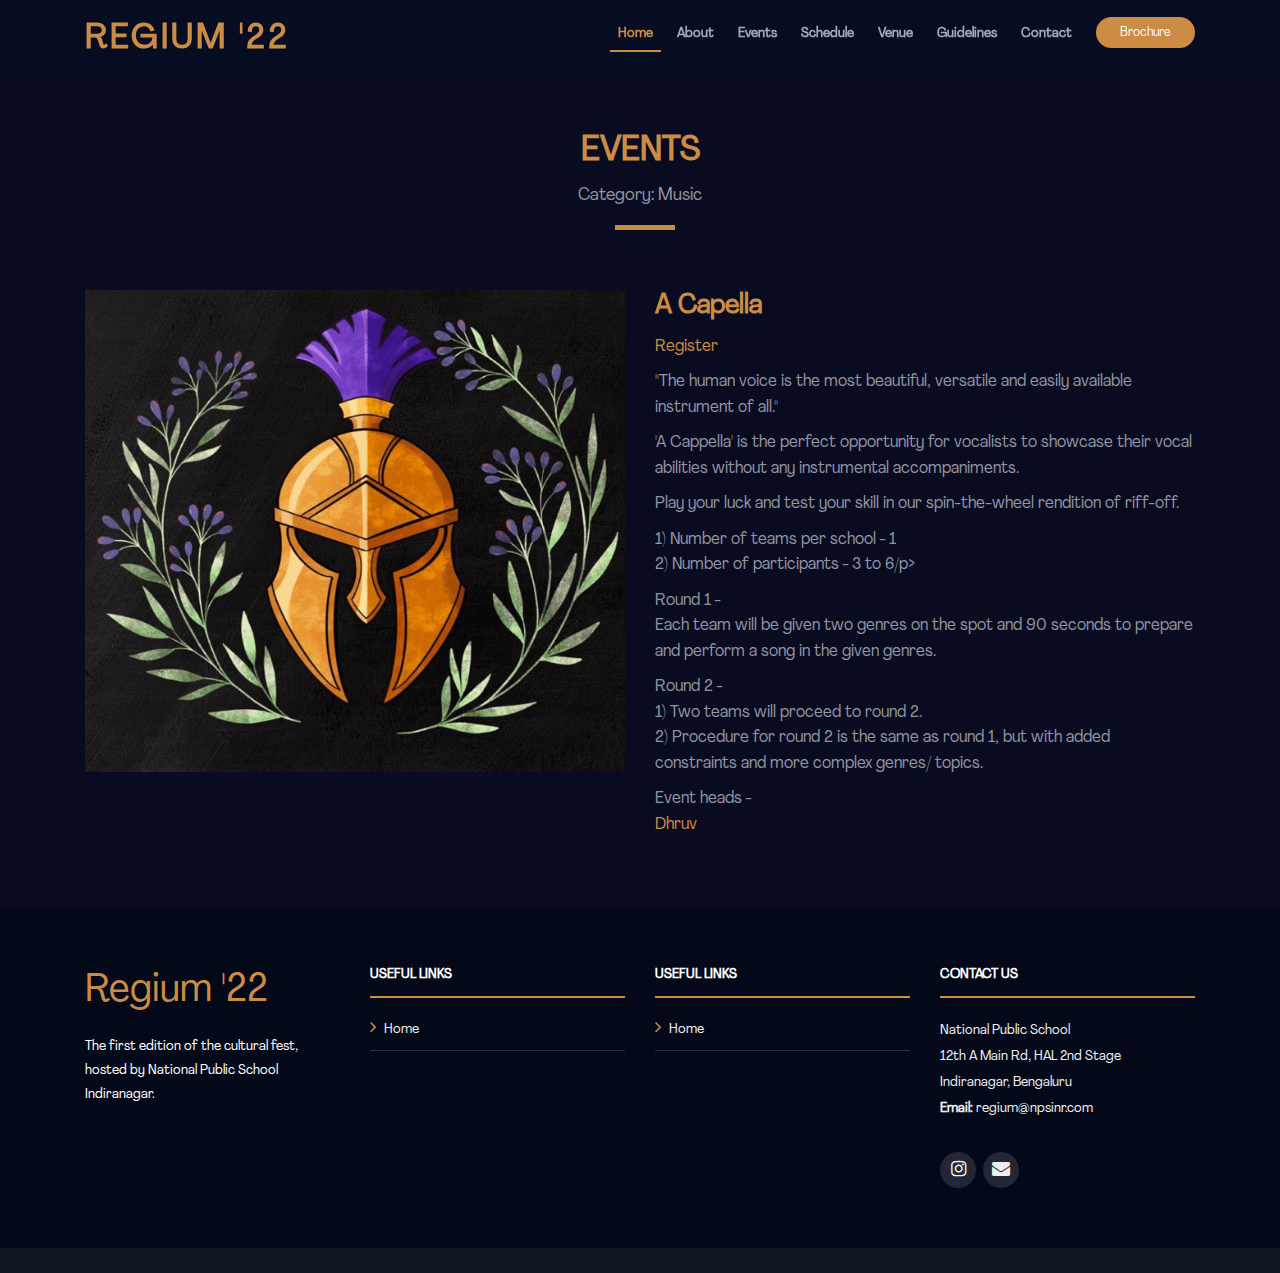
==== events/acapella.html @ 16b1fbdb "Create Regium Static Website" ====
<!DOCTYPE html>
<html lang="en">

<head>
    <meta charset="utf-8">
    <title>Regium '22</title>
    <meta content="width=device-width, initial-scale=1.0" name="viewport">
    <meta content="" name="keywords">
    <meta content="" name="description">

    <!-- Favicons -->
    <link href="../img/favicon.png" rel="icon">
    <link href="../img/apple-touch-icon.png" rel="apple-touch-icon">

    <!-- Bootstrap CSS File -->
    <link href="../lib/bootstrap/css/bootstrap.min.css" rel="stylesheet">

    <!-- Libraries CSS Files -->
    <link href="../lib/font-awesome/css/font-awesome.min.css" rel="stylesheet">
    <link href="../lib/animate/animate.min.css" rel="stylesheet">
    <link href="../lib/venobox/venobox.css" rel="stylesheet">
    <link href="../lib/owlcarousel/assets/owl.carousel.min.css" rel="stylesheet">

    <!-- Main Stylesheet File -->
    <link href="../css/style.css" rel="stylesheet">
</head>

<body>

<!--==========================
  Header
============================-->
<header id="header" class="header-fixed">
    <div class="container">

        <div id="logo" class="pull-left">
            <h1><a href="../index.html"><span>Regium '22</span></a></h1>
        </div>

        <nav id="nav-menu-container">
            <ul class="nav-menu">
                <li class="menu-active"><a href="../index.html#intro">Home</a></li>
                <li><a href="../index.html#about">About</a></li>
                <li><a href="../index.html#speakers">Events</a></li>
                <li><a href="../index.html#schedule">Schedule</a></li>
                <li><a href="../index.html#venue">Venue</a></li>
                <!-- <li><a href="#hotels">Hotels</a></li> -->
                <!--<li><a href="#gallery">Gallery</a></li>-->
                <li><a href="../index.html#faq">Guidelines</a></li>
                <!-- <li><a href="#sponsors">Sponsors</a></li> -->
                <li><a href="../index.html#contact">Contact</a></li>
                <li class="buy-tickets"><a href="../brochure/REGIUM%20'22%20Brochure.pdf">Brochure</a></li>
            </ul>
        </nav><!-- #nav-menu-container -->
    </div>
</header><!-- #header -->

<main id="main" class="main-page">
    <section id="speakers-details" class="wow fadeIn">
        <div class="container">
            <div class="section-header">
                <h2>Events</h2>
                <p>Category: Music</p>
            </div>

            <div class="row">
                <div class="col-md-6">
                    <img src="../img/events/test.png" alt="Speaker 1" class="img-fluid">
                </div>

                <div class="col-md-6">
                    <div class="details">
                        <h2>A Capella</h2>
                        <p><a href="https://forms.gle/KgXogVq4fPtQHr2A8">Register</a></p>
                        <p>"The human voice is the most beautiful, versatile and easily available instrument of all."
                        </p>
                        <p>'A Cappella' is the perfect opportunity for vocalists to showcase their vocal abilities
                            without any instrumental accompaniments.
                        </p>
                        <p>Play your luck and test your skill in our spin-the-wheel rendition of riff-off.</p>
                        <p>1) Number of teams per school - 1 <br>
                            2) Number of participants - 3 to 6/p>
                        <p>Round 1 - <br>Each team will be given two genres on the spot and 90 seconds to prepare and
                            perform a song in the given genres.
                        </p>
                        <p>Round 2 - <br>
                            1) Two teams will proceed to round 2. <br>
                            2) Procedure for round 2 is the same as round 1, but with added constraints and more complex
                            genres/ topics.</p>
                        <p>Event heads - <br> <a href="dhrv.pnt@gmail.com">Dhruv</a></p>
                    </div>
                </div>

            </div>
        </div>

    </section>

</main>


<!--==========================
  Footer
============================-->
<footer id="footer">
    <div class="footer-top">
        <div class="container">
            <div class="row">

                <div class="col-lg-3 col-md-6 footer-info">
                    <h1><a href="#main">Regium <span>'22</span></a></h1>
                    <!-- <img src="img/regium_logo.jpg" alt="Regium '22"> -->
                    <p>The first edition of the cultural fest, hosted by National Public School Indiranagar.</p>
                </div>


                <div class="col-lg-3 col-md-6 footer-links">
                    <h4>Useful Links</h4>
                    <ul>
                        <li><i class="fa fa-angle-right"></i> <a href="#">Home</a></li>
                        <!--
                        <li><i class="fa fa-angle-right"></i> <a href="#">About us</a></li>
                        <li><i class="fa fa-angle-right"></i> <a href="#">Services</a></li>
                        <li><i class="fa fa-angle-right"></i> <a href="#">Terms of service</a></li>
                        <li><i class="fa fa-angle-right"></i> <a href="#">Privacy policy</a></li>
                        -->
                    </ul>
                </div>

                <div class="col-lg-3 col-md-6 footer-links">
                    <h4>Useful Links</h4>
                    <ul>
                        <li><i class="fa fa-angle-right"></i> <a href="#">Home</a></li>
                        <!--
                        <li><i class="fa fa-angle-right"></i> <a href="#">About us</a></li>
                        <li><i class="fa fa-angle-right"></i> <a href="#">Services</a></li>
                        <li><i class="fa fa-angle-right"></i> <a href="#">Terms of service</a></li>
                        <li><i class="fa fa-angle-right"></i> <a href="#">Privacy policy</a></li>
                        -->
                    </ul>
                </div>

                <div class="col-lg-3 col-md-6 footer-contact">
                    <h4>Contact Us</h4>
                    <p>
                        National Public School<br>
                        12th A Main Rd, HAL 2nd Stage<br>
                        Indiranagar, Bengaluru<br>
                        <!--<strong>Phone:</strong> +1 5589 55488 55<br>-->
                        <strong>Email:</strong> regium@npsinr.com<br>
                    </p>

                    <div class="social-links">
                        <!--<a href="#" class="twitter"><i class="fa fa-twitter"></i></a>-->
                        <!--<a href="#" class="facebook"><i class="fa fa-facebook"></i></a>-->
                        <a href="https://www.instagram.com/regium_22/" class="instagram"><i class="fa fa-instagram"></i></a>
                        <a href="mailto:regium@npsinr.com" class="mail"><i class="fa fa-envelope"></i></a>
                        <!--<a href="#" class="google-plus"><i class="fa fa-google-plus"></i></a>-->
                        <!--<a href="#" class="linkedin"><i class="fa fa-linkedin"></i></a>-->
                    </div>

                </div>

            </div>
        </div>
    </div>

    <!--
    <div class="container">
        <div class="copyright">
            &copy; Copyright <strong>TheEvent</strong>. All Rights Reserved
        </div>
        <div class="credits">
            Designed by <a href="https://bootstrapmade.com/">BootstrapMade</a>
        </div>
    </div>
    -->
</footer><!-- #footer -->

<a href="#" class="back-to-top"><i class="fa fa-angle-up"></i></a>

<!-- JavaScript Libraries -->
<script src="../lib/jquery/jquery.min.js"></script>
<script src="../lib/jquery/jquery-migrate.min.js"></script>
<script src="../lib/bootstrap/js/bootstrap.bundle.min.js"></script>
<script src="../lib/easing/easing.min.js"></script>
<script src="../lib/superfish/hoverIntent.js"></script>
<script src="../lib/superfish/superfish.min.js"></script>
<script src="../lib/wow/wow.min.js"></script>
<script src="../lib/venobox/venobox.min.js"></script>
<script src="../lib/owlcarousel/owl.carousel.min.js"></script>

<!-- Contact Form JavaScript File -->
<script src="../contactform/contactform.js"></script>

<!-- Template Main Javascript File -->
<script src="../js/main.js"></script>
</body>

</html>
---- lib/venobox/venobox.css ----
/* ------ venobox.css --------*/
.vbox-overlay *, .vbox-overlay *:before, .vbox-overlay *:after{
    -webkit-backface-visibility: hidden;
    -webkit-box-sizing:border-box;
    -moz-box-sizing:border-box;
    box-sizing:border-box;
}
.vbox-overlay * { 
    -webkit-backface-visibility: visible;
    backface-visibility: visible;
}
.vbox-overlay{
    display: -webkit-flex;
    display: flex;
    -webkit-flex-direction: column;
    flex-direction: column;
    -webkit-justify-content: center;
    justify-content: center;
    -webkit-align-items: center;
    align-items: center;
    position: fixed;
    left: 0;
    top: 0;
    bottom: 0;
    right: 0;
    z-index: 1040;
    -webkit-transform:translateZ(1000px);
    transform: translateZ(1000px);
    transform-style: preserve-3d;
}

/* ----- navigation ----- */
.vbox-title{
    width: 100%;
    height: 40px;
    float: left;
    text-align: center;
    line-height: 28px;
    font-size: 12px;
    padding: 6px 40px;
    overflow: hidden;
    position: fixed;
    display: none;
    left: 0;
    z-index: 1050;
}
.vbox-close{
    cursor: pointer;
    position: fixed;
    top: 15px;
    right: 15px;
    width: 48px;
    height: 48px;
    display: block;
    background-position:10px center;
    overflow: hidden;
    font-size: 48px;
    line-height: 1;
    text-align: center;
    z-index: 1050;
}
.vbox-num{
    cursor: pointer;
    position: fixed;
    left: 0;
    height: 40px;
    display: block;
    overflow: hidden;
    line-height: 28px;
    font-size: 12px;
    padding: 6px 10px;
    display: none;
    z-index: 1050;
}
/* ----- navigation ARROWS ----- */
.vbox-next, .vbox-prev{
    position: fixed;
    top: 50%;
    margin-top: -15px;
    overflow: hidden;
    cursor: pointer;
    display: block;
    width: 45px;
    height: 45px;
    z-index: 1050;
}
.vbox-next span, .vbox-prev span{
    position: relative;
    width: 20px;
    height: 20px;
    border: 2px solid transparent;
    border-top-color: #B6B6B6;
    border-right-color: #B6B6B6;
    text-indent: -100px;
    position: absolute;
    top: 8px;
    display: block;
}
.vbox-prev{
    left: 15px;
}
.vbox-next{
    right: 30px;
}
.vbox-prev span{
    left: 10px;
    -ms-transform: rotate(-135deg);
    -webkit-transform: rotate(-135deg);
    transform: rotate(-135deg);
}
.vbox-next span{
    -ms-transform: rotate(45deg);
    -webkit-transform: rotate(45deg);
    transform: rotate(45deg);
    right: 10px;
}
/* ------- inline window ------ */
.vbox-inline{
    width: 420px;
    height: 315px;
    height: 70vh;
    padding: 10px;
    background: #fff;
    margin: 0 auto;
    overflow: auto;
    text-align: left;
}
/* ------- Video & iFrames window ------ */
.venoframe{
    max-width: 100%;
    width: 100%;
    border: none;
    width: 100%;
    height: 260px;
    height: 70vh;
}
.venoframe.vbvid{
    height: 260px;
}
@media (min-width: 768px) {
    .venoframe, .vbox-inline{
        width: 90%;
        height: 360px;
        height: 70vh;
    }
    .venoframe.vbvid{
        width: 640px;
        height: 360px;
    }
}
@media (min-width: 992px) {
    .venoframe, .vbox-inline{
        max-width: 1200px;
        width: 80%;
        height: 540px;
        height: 70vh;
    }
    .venoframe.vbvid{
        width: 960px;
        height: 540px;
    }
}
/* 
Please do NOT edit this part! 
or at least read this note: http://i.imgur.com/7C0ws9e.gif
*/
.vbox-open{
    overflow: hidden;
}
.vbox-container{
    position: absolute;
    left: 0;
    right: 0;
    top: 0;
    bottom: 0;
    overflow-x: hidden;
    overflow-y: auto;
    overflow-scrolling: touch;
    -webkit-overflow-scrolling: touch;
    z-index: 20;
    max-height: 100%;

}

.vbox-content{
    text-align: center;
    float: left;
    width: 100%;
    position: relative;
    overflow: hidden;
    padding: 20px 10px;
}
.vbox-container img{
    max-width: 100%;
    height: auto;
}
.figlio{
    max-width: 100%;
    text-align: initial;
    border: 8px solid rgba(255, 255, 255, 0.4);
}
img.figlio{
    -webkit-user-select: none;
-khtml-user-select: none;
-moz-user-select: none;
-o-user-select: none;
user-select: none;
}
.vbox-content.swipe-left{
    margin-left: -200px !important;
}
.vbox-content.swipe-right{
    margin-left: 200px !important;
}
.animated{
    webkit-transition: margin 300ms ease-out;
    transition: margin 300ms ease-out;
}
.animate-in{
    opacity: 1;
}
.animate-out{
    opacity: 0;
}
/* ---------- preloader ----------
 * SPINKIT 
 * http://tobiasahlin.com/spinkit/
-------------------------------- */
.sk-double-bounce,.sk-rotating-plane{width:40px;height:40px;margin:40px auto}.sk-rotating-plane{background-color:#333;-webkit-animation:sk-rotatePlane 1.2s infinite ease-in-out;animation:sk-rotatePlane 1.2s infinite ease-in-out}@-webkit-keyframes sk-rotatePlane{0%{-webkit-transform:perspective(120px) rotateX(0) rotateY(0);transform:perspective(120px) rotateX(0) rotateY(0)}50%{-webkit-transform:perspective(120px) rotateX(-180.1deg) rotateY(0);transform:perspective(120px) rotateX(-180.1deg) rotateY(0)}100%{-webkit-transform:perspective(120px) rotateX(-180deg) rotateY(-179.9deg);transform:perspective(120px) rotateX(-180deg) rotateY(-179.9deg)}}@keyframes sk-rotatePlane{0%{-webkit-transform:perspective(120px) rotateX(0) rotateY(0);transform:perspective(120px) rotateX(0) rotateY(0)}50%{-webkit-transform:perspective(120px) rotateX(-180.1deg) rotateY(0);transform:perspective(120px) rotateX(-180.1deg) rotateY(0)}100%{-webkit-transform:perspective(120px) rotateX(-180deg) rotateY(-179.9deg);transform:perspective(120px) rotateX(-180deg) rotateY(-179.9deg)}}.sk-double-bounce{position:relative}.sk-double-bounce .sk-child{width:100%;height:100%;border-radius:50%;background-color:#333;opacity:.6;position:absolute;top:0;left:0;-webkit-animation:sk-doubleBounce 2s infinite ease-in-out;animation:sk-doubleBounce 2s infinite ease-in-out}.sk-chasing-dots .sk-child,.sk-spinner-pulse,.sk-three-bounce .sk-child{background-color:#333;border-radius:100%}.sk-double-bounce .sk-double-bounce2{-webkit-animation-delay:-1s;animation-delay:-1s}@-webkit-keyframes sk-doubleBounce{0%,100%{-webkit-transform:scale(0);transform:scale(0)}50%{-webkit-transform:scale(1);transform:scale(1)}}@keyframes sk-doubleBounce{0%,100%{-webkit-transform:scale(0);transform:scale(0)}50%{-webkit-transform:scale(1);transform:scale(1)}}.sk-wave{margin:40px auto;width:50px;height:40px;text-align:center;font-size:10px}.sk-wave .sk-rect{background-color:#333;height:100%;width:6px;display:inline-block;-webkit-animation:sk-waveStretchDelay 1.2s infinite ease-in-out;animation:sk-waveStretchDelay 1.2s infinite ease-in-out}.sk-wave .sk-rect1{-webkit-animation-delay:-1.2s;animation-delay:-1.2s}.sk-wave .sk-rect2{-webkit-animation-delay:-1.1s;animation-delay:-1.1s}.sk-wave .sk-rect3{-webkit-animation-delay:-1s;animation-delay:-1s}.sk-wave .sk-rect4{-webkit-animation-delay:-.9s;animation-delay:-.9s}.sk-wave .sk-rect5{-webkit-animation-delay:-.8s;animation-delay:-.8s}@-webkit-keyframes sk-waveStretchDelay{0%,100%,40%{-webkit-transform:scaleY(.4);transform:scaleY(.4)}20%{-webkit-transform:scaleY(1);transform:scaleY(1)}}@keyframes sk-waveStretchDelay{0%,100%,40%{-webkit-transform:scaleY(.4);transform:scaleY(.4)}20%{-webkit-transform:scaleY(1);transform:scaleY(1)}}.sk-wandering-cubes{margin:40px auto;width:40px;height:40px;position:relative}.sk-wandering-cubes .sk-cube{background-color:#333;width:10px;height:10px;position:absolute;top:0;left:0;-webkit-animation:sk-wanderingCube 1.8s ease-in-out -1.8s infinite both;animation:sk-wanderingCube 1.8s ease-in-out -1.8s infinite both}.sk-chasing-dots,.sk-spinner-pulse{width:40px;height:40px;margin:40px auto}.sk-wandering-cubes .sk-cube2{-webkit-animation-delay:-.9s;animation-delay:-.9s}@-webkit-keyframes sk-wanderingCube{0%{-webkit-transform:rotate(0);transform:rotate(0)}25%{-webkit-transform:translateX(30px) rotate(-90deg) scale(.5);transform:translateX(30px) rotate(-90deg) scale(.5)}50%{-webkit-transform:translateX(30px) translateY(30px) rotate(-179deg);transform:translateX(30px) translateY(30px) rotate(-179deg)}50.1%{-webkit-transform:translateX(30px) translateY(30px) rotate(-180deg);transform:translateX(30px) translateY(30px) rotate(-180deg)}75%{-webkit-transform:translateX(0) translateY(30px) rotate(-270deg) scale(.5);transform:translateX(0) translateY(30px) rotate(-270deg) scale(.5)}100%{-webkit-transform:rotate(-360deg);transform:rotate(-360deg)}}@keyframes sk-wanderingCube{0%{-webkit-transform:rotate(0);transform:rotate(0)}25%{-webkit-transform:translateX(30px) rotate(-90deg) scale(.5);transform:translateX(30px) rotate(-90deg) scale(.5)}50%{-webkit-transform:translateX(30px) translateY(30px) rotate(-179deg);transform:translateX(30px) translateY(30px) rotate(-179deg)}50.1%{-webkit-transform:translateX(30px) translateY(30px) rotate(-180deg);transform:translateX(30px) translateY(30px) rotate(-180deg)}75%{-webkit-transform:translateX(0) translateY(30px) rotate(-270deg) scale(.5);transform:translateX(0) translateY(30px) rotate(-270deg) scale(.5)}100%{-webkit-transform:rotate(-360deg);transform:rotate(-360deg)}}.sk-spinner-pulse{-webkit-animation:sk-pulseScaleOut 1s infinite ease-in-out;animation:sk-pulseScaleOut 1s infinite ease-in-out}@-webkit-keyframes sk-pulseScaleOut{0%{-webkit-transform:scale(0);transform:scale(0)}100%{-webkit-transform:scale(1);transform:scale(1);opacity:0}}@keyframes sk-pulseScaleOut{0%{-webkit-transform:scale(0);transform:scale(0)}100%{-webkit-transform:scale(1);transform:scale(1);opacity:0}}.sk-chasing-dots{position:relative;text-align:center;-webkit-animation:sk-chasingDotsRotate 2s infinite linear;animation:sk-chasingDotsRotate 2s infinite linear}.sk-chasing-dots .sk-child{width:60%;height:60%;display:inline-block;position:absolute;top:0;-webkit-animation:sk-chasingDotsBounce 2s infinite ease-in-out;animation:sk-chasingDotsBounce 2s infinite ease-in-out}.sk-chasing-dots .sk-dot2{top:auto;bottom:0;-webkit-animation-delay:-1s;animation-delay:-1s}@-webkit-keyframes sk-chasingDotsRotate{100%{-webkit-transform:rotate(360deg);transform:rotate(360deg)}}@keyframes sk-chasingDotsRotate{100%{-webkit-transform:rotate(360deg);transform:rotate(360deg)}}@-webkit-keyframes sk-chasingDotsBounce{0%,100%{-webkit-transform:scale(0);transform:scale(0)}50%{-webkit-transform:scale(1);transform:scale(1)}}@keyframes sk-chasingDotsBounce{0%,100%{-webkit-transform:scale(0);transform:scale(0)}50%{-webkit-transform:scale(1);transform:scale(1)}}.sk-three-bounce{margin:40px auto;width:80px;text-align:center}.sk-three-bounce .sk-child{width:20px;height:20px;display:inline-block;-webkit-animation:sk-three-bounce 1.4s ease-in-out 0s infinite both;animation:sk-three-bounce 1.4s ease-in-out 0s infinite both}.sk-circle .sk-child:before,.sk-fading-circle .sk-circle:before{display:block;border-radius:100%;content:'';background-color:#333}.sk-three-bounce .sk-bounce1{-webkit-animation-delay:-.32s;animation-delay:-.32s}.sk-three-bounce .sk-bounce2{-webkit-animation-delay:-.16s;animation-delay:-.16s}@-webkit-keyframes sk-three-bounce{0%,100%,80%{-webkit-transform:scale(0);transform:scale(0)}40%{-webkit-transform:scale(1);transform:scale(1)}}@keyframes sk-three-bounce{0%,100%,80%{-webkit-transform:scale(0);transform:scale(0)}40%{-webkit-transform:scale(1);transform:scale(1)}}.sk-circle{margin:40px auto;width:40px;height:40px;position:relative}.sk-circle .sk-child{width:100%;height:100%;position:absolute;left:0;top:0}.sk-circle .sk-child:before{margin:0 auto;width:15%;height:15%;-webkit-animation:sk-circleBounceDelay 1.2s infinite ease-in-out both;animation:sk-circleBounceDelay 1.2s infinite ease-in-out both}.sk-circle .sk-circle2{-webkit-transform:rotate(30deg);-ms-transform:rotate(30deg);transform:rotate(30deg)}.sk-circle .sk-circle3{-webkit-transform:rotate(60deg);-ms-transform:rotate(60deg);transform:rotate(60deg)}.sk-circle .sk-circle4{-webkit-transform:rotate(90deg);-ms-transform:rotate(90deg);transform:rotate(90deg)}.sk-circle .sk-circle5{-webkit-transform:rotate(120deg);-ms-transform:rotate(120deg);transform:rotate(120deg)}.sk-circle .sk-circle6{-webkit-transform:rotate(150deg);-ms-transform:rotate(150deg);transform:rotate(150deg)}.sk-circle .sk-circle7{-webkit-transform:rotate(180deg);-ms-transform:rotate(180deg);transform:rotate(180deg)}.sk-circle .sk-circle8{-webkit-transform:rotate(210deg);-ms-transform:rotate(210deg);transform:rotate(210deg)}.sk-circle .sk-circle9{-webkit-transform:rotate(240deg);-ms-transform:rotate(240deg);transform:rotate(240deg)}.sk-circle .sk-circle10{-webkit-transform:rotate(270deg);-ms-transform:rotate(270deg);transform:rotate(270deg)}.sk-circle .sk-circle11{-webkit-transform:rotate(300deg);-ms-transform:rotate(300deg);transform:rotate(300deg)}.sk-circle .sk-circle12{-webkit-transform:rotate(330deg);-ms-transform:rotate(330deg);transform:rotate(330deg)}.sk-circle .sk-circle2:before{-webkit-animation-delay:-1.1s;animation-delay:-1.1s}.sk-circle .sk-circle3:before{-webkit-animation-delay:-1s;animation-delay:-1s}.sk-circle .sk-circle4:before{-webkit-animation-delay:-.9s;animation-delay:-.9s}.sk-circle .sk-circle5:before{-webkit-animation-delay:-.8s;animation-delay:-.8s}.sk-circle .sk-circle6:before{-webkit-animation-delay:-.7s;animation-delay:-.7s}.sk-circle .sk-circle7:before{-webkit-animation-delay:-.6s;animation-delay:-.6s}.sk-circle .sk-circle8:before{-webkit-animation-delay:-.5s;animation-delay:-.5s}.sk-circle .sk-circle9:before{-webkit-animation-delay:-.4s;animation-delay:-.4s}.sk-circle .sk-circle10:before{-webkit-animation-delay:-.3s;animation-delay:-.3s}.sk-circle .sk-circle11:before{-webkit-animation-delay:-.2s;animation-delay:-.2s}.sk-circle .sk-circle12:before{-webkit-animation-delay:-.1s;animation-delay:-.1s}@-webkit-keyframes sk-circleBounceDelay{0%,100%,80%{-webkit-transform:scale(0);transform:scale(0)}40%{-webkit-transform:scale(1);transform:scale(1)}}@keyframes sk-circleBounceDelay{0%,100%,80%{-webkit-transform:scale(0);transform:scale(0)}40%{-webkit-transform:scale(1);transform:scale(1)}}.sk-cube-grid{width:40px;height:40px;margin:40px auto}.sk-cube-grid .sk-cube{width:33.33%;height:33.33%;background-color:#333;float:left;-webkit-animation:sk-cubeGridScaleDelay 1.3s infinite ease-in-out;animation:sk-cubeGridScaleDelay 1.3s infinite ease-in-out}.sk-cube-grid .sk-cube1{-webkit-animation-delay:.2s;animation-delay:.2s}.sk-cube-grid .sk-cube2{-webkit-animation-delay:.3s;animation-delay:.3s}.sk-cube-grid .sk-cube3{-webkit-animation-delay:.4s;animation-delay:.4s}.sk-cube-grid .sk-cube4{-webkit-animation-delay:.1s;animation-delay:.1s}.sk-cube-grid .sk-cube5{-webkit-animation-delay:.2s;animation-delay:.2s}.sk-cube-grid .sk-cube6{-webkit-animation-delay:.3s;animation-delay:.3s}.sk-cube-grid .sk-cube7{-webkit-animation-delay:0ms;animation-delay:0ms}.sk-cube-grid .sk-cube8{-webkit-animation-delay:.1s;animation-delay:.1s}.sk-cube-grid .sk-cube9{-webkit-animation-delay:.2s;animation-delay:.2s}@-webkit-keyframes sk-cubeGridScaleDelay{0%,100%,70%{-webkit-transform:scale3D(1,1,1);transform:scale3D(1,1,1)}35%{-webkit-transform:scale3D(0,0,1);transform:scale3D(0,0,1)}}@keyframes sk-cubeGridScaleDelay{0%,100%,70%{-webkit-transform:scale3D(1,1,1);transform:scale3D(1,1,1)}35%{-webkit-transform:scale3D(0,0,1);transform:scale3D(0,0,1)}}.sk-fading-circle{margin:40px auto;width:40px;height:40px;position:relative}.sk-fading-circle .sk-circle{width:100%;height:100%;position:absolute;left:0;top:0}.sk-fading-circle .sk-circle:before{margin:0 auto;width:15%;height:15%;-webkit-animation:sk-circleFadeDelay 1.2s infinite ease-in-out both;animation:sk-circleFadeDelay 1.2s infinite ease-in-out both}.sk-fading-circle .sk-circle2{-webkit-transform:rotate(30deg);-ms-transform:rotate(30deg);transform:rotate(30deg)}.sk-fading-circle .sk-circle3{-webkit-transform:rotate(60deg);-ms-transform:rotate(60deg);transform:rotate(60deg)}.sk-fading-circle .sk-circle4{-webkit-transform:rotate(90deg);-ms-transform:rotate(90deg);transform:rotate(90deg)}.sk-fading-circle .sk-circle5{-webkit-transform:rotate(120deg);-ms-transform:rotate(120deg);transform:rotate(120deg)}.sk-fading-circle .sk-circle6{-webkit-transform:rotate(150deg);-ms-transform:rotate(150deg);transform:rotate(150deg)}.sk-fading-circle .sk-circle7{-webkit-transform:rotate(180deg);-ms-transform:rotate(180deg);transform:rotate(180deg)}.sk-fading-circle .sk-circle8{-webkit-transform:rotate(210deg);-ms-transform:rotate(210deg);transform:rotate(210deg)}.sk-fading-circle .sk-circle9{-webkit-transform:rotate(240deg);-ms-transform:rotate(240deg);transform:rotate(240deg)}.sk-fading-circle .sk-circle10{-webkit-transform:rotate(270deg);-ms-transform:rotate(270deg);transform:rotate(270deg)}.sk-fading-circle .sk-circle11{-webkit-transform:rotate(300deg);-ms-transform:rotate(300deg);transform:rotate(300deg)}.sk-fading-circle .sk-circle12{-webkit-transform:rotate(330deg);-ms-transform:rotate(330deg);transform:rotate(330deg)}.sk-fading-circle .sk-circle2:before{-webkit-animation-delay:-1.1s;animation-delay:-1.1s}.sk-fading-circle .sk-circle3:before{-webkit-animation-delay:-1s;animation-delay:-1s}.sk-fading-circle .sk-circle4:before{-webkit-animation-delay:-.9s;animation-delay:-.9s}.sk-fading-circle .sk-circle5:before{-webkit-animation-delay:-.8s;animation-delay:-.8s}.sk-fading-circle .sk-circle6:before{-webkit-animation-delay:-.7s;animation-delay:-.7s}.sk-fading-circle .sk-circle7:before{-webkit-animation-delay:-.6s;animation-delay:-.6s}.sk-fading-circle .sk-circle8:before{-webkit-animation-delay:-.5s;animation-delay:-.5s}.sk-fading-circle .sk-circle9:before{-webkit-animation-delay:-.4s;animation-delay:-.4s}.sk-fading-circle .sk-circle10:before{-webkit-animation-delay:-.3s;animation-delay:-.3s}.sk-fading-circle .sk-circle11:before{-webkit-animation-delay:-.2s;animation-delay:-.2s}.sk-fading-circle .sk-circle12:before{-webkit-animation-delay:-.1s;animation-delay:-.1s}@-webkit-keyframes sk-circleFadeDelay{0%,100%,39%{opacity:0}40%{opacity:1}}@keyframes sk-circleFadeDelay{0%,100%,39%{opacity:0}40%{opacity:1}}.sk-folding-cube{margin:40px auto;width:40px;height:40px;position:relative;-webkit-transform:rotateZ(45deg);transform:rotateZ(45deg)}.sk-folding-cube .sk-cube{float:left;width:50%;height:50%;position:relative;-webkit-transform:scale(1.1);-ms-transform:scale(1.1);transform:scale(1.1)}.sk-folding-cube .sk-cube:before{content:'';position:absolute;top:0;left:0;width:100%;height:100%;background-color:#333;-webkit-animation:sk-foldCubeAngle 2.4s infinite linear both;animation:sk-foldCubeAngle 2.4s infinite linear both;-webkit-transform-origin:100% 100%;-ms-transform-origin:100% 100%;transform-origin:100% 100%}.sk-folding-cube .sk-cube2{-webkit-transform:scale(1.1) rotateZ(90deg);transform:scale(1.1) rotateZ(90deg)}.sk-folding-cube .sk-cube3{-webkit-transform:scale(1.1) rotateZ(180deg);transform:scale(1.1) rotateZ(180deg)}.sk-folding-cube .sk-cube4{-webkit-transform:scale(1.1) rotateZ(270deg);transform:scale(1.1) rotateZ(270deg)}.sk-folding-cube .sk-cube2:before{-webkit-animation-delay:.3s;animation-delay:.3s}.sk-folding-cube .sk-cube3:before{-webkit-animation-delay:.6s;animation-delay:.6s}.sk-folding-cube .sk-cube4:before{-webkit-animation-delay:.9s;animation-delay:.9s}@-webkit-keyframes sk-foldCubeAngle{0%,10%{-webkit-transform:perspective(140px) rotateX(-180deg);transform:perspective(140px) rotateX(-180deg);opacity:0}25%,75%{-webkit-transform:perspective(140px) rotateX(0);transform:perspective(140px) rotateX(0);opacity:1}100%,90%{-webkit-transform:perspective(140px) rotateY(180deg);transform:perspective(140px) rotateY(180deg);opacity:0}}@keyframes sk-foldCubeAngle{0%,10%{-webkit-transform:perspective(140px) rotateX(-180deg);transform:perspective(140px) rotateX(-180deg);opacity:0}25%,75%{-webkit-transform:perspective(140px) rotateX(0);transform:perspective(140px) rotateX(0);opacity:1}100%,90%{-webkit-transform:perspective(140px) rotateY(180deg);transform:perspective(140px) rotateY(180deg);opacity:0}}
---- css/style.css ----
/*--------------------------------------------------------------
# General
--------------------------------------------------------------*/
@font-face {
    font-family: 'AgrandirNarrow';
    src: url('../font/AgrandirNarrow.otf');
}

body {
    background: #090b21;
    color: #cc8c44;
    font-family: "AgrandirNarrow", sans-serif;
}

a {
    color: #cc8c44;
    transition: 0.5s;
}

a:hover,
a:active,
a:focus {
    color: #cc8c44;
    outline: none;
    text-decoration: none;
}

p {
    padding: 0;
    margin: 0 0 30px 0;
}

h1,
h2,
h3,
h4,
h5,
h6 {
    font-family: "AgrandirNarrow", sans-serif;
    font-weight: 400;
    margin: 0 0 20px 0;
    padding: 0;
    color: #cc8c44;
}

.main-page {
    margin-top: 70px;
}

.wow {
    visibility: hidden;
}

/* Prelaoder */

#preloader {
    position: fixed;
    left: 0;
    top: 0;
    z-index: 999;
    width: 100%;
    height: 100%;
    overflow: visible;
    background: #fff url("../img/preloader.svg") no-repeat center center;
}

/* Back to top button */

.back-to-top {
    position: fixed;
    display: none;
    background: #cc8c44;
    color: #fff;
    width: 40px;
    height: 40px;
    text-align: center;
    border-radius: 50px;
    right: 15px;
    bottom: 15px;
    transition: background 0.5s ease-in-out;
}

.back-to-top i {
    font-size: 24px;
    padding-top: 6px;
}

.back-to-top:focus {
    background: #cc8c44;
    color: #fff;
    outline: none;
}

.back-to-top:hover {
    background: #cc8c44;
    color: #fff;
}

/* Sections Header
--------------------------------*/

.section-header {
    margin-bottom: 60px;
    position: relative;
    padding-bottom: 20px;
}

.section-header::before {
    content: '';
    position: absolute;
    display: block;
    width: 60px;
    height: 5px;
    background: #cc8c44;
    bottom: 0;
    left: calc(50% - 25px);
}

.section-header h2 {
    font-size: 36px;
    text-transform: uppercase;
    text-align: center;
    font-weight: 700;
    margin-bottom: 10px;
}

.section-header p {
    text-align: center;
    padding: 0;
    margin: 0;
    font-size: 18px;
    font-weight: 500;
    color: #9195a2;
}

.section-with-bg {
    background-color: #f6f7fd;
}

/*--------------------------------------------------------------
# Header
--------------------------------------------------------------*/

#header {
    height: 90px;
    padding: 25px 0;
    position: fixed;
    left: 0;
    top: 0;
    right: 0;
    transition: all 0.5s;
    z-index: 997;
}

#header.header-scrolled,
#header.header-fixed {
    background: rgba(6, 12, 34, 0.98);
    height: 70px;
    padding: 15px 0;
    transition: all 0.5s;
}

#header #logo h1 {
    font-size: 36px;
    margin: 0;
    padding: 6px 0;
    line-height: 1;
    font-family: "AgrandirNarrow", sans-serif;
    font-weight: 700;
    letter-spacing: 3px;
    text-transform: uppercase;
}

#header #logo h1 span {
    color: #cc8c44;
}

#header #logo h1 a,
#header #logo h1 a:hover {
    color: #fff;
}

#header #logo img {
    padding: 0;
    margin: 0;
    max-height: 40px;
}

/*--------------------------------------------------------------
# Navigation Menu
--------------------------------------------------------------*/

/* Nav Menu Essentials */

.nav-menu,
.nav-menu * {
    margin: 0;
    padding: 0;
    list-style: none;
}

.nav-menu ul {
    position: absolute;
    display: none;
    top: 100%;
    left: 0;
    z-index: 99;
}

.nav-menu li {
    position: relative;
    white-space: nowrap;
}

.nav-menu > li {
    float: left;
}

.nav-menu li:hover > ul,
.nav-menu li.sfHover > ul {
    display: block;
}

.nav-menu ul ul {
    top: 0;
    left: 100%;
}

.nav-menu ul li {
    min-width: 180px;
}

/* Nav Menu Arrows */

.sf-arrows .sf-with-ul {
    padding-right: 30px;
}

.sf-arrows .sf-with-ul:after {
    content: "\f107";
    position: absolute;
    right: 15px;
    font-family: FontAwesome;
    font-style: normal;
    font-weight: normal;
}

.sf-arrows ul .sf-with-ul:after {
    content: "\f105";
}

/* Nav Meu Container */

#nav-menu-container {
    float: right;
    margin: 0;
}

/* Nav Meu Styling */

.nav-menu a {
    padding: 8px;
    text-decoration: none;
    display: inline-block;
    color: rgba(202, 206, 221, 0.8);
    font-family: "AgrandirNarrow", sans-serif;
    font-weight: 600;
    font-size: 14px;
    outline: none;
}

.nav-menu .menu-active a,
.nav-menu a:hover {
    color: #cc8c44;
}

.nav-menu > li {
    margin-left: 8px;
}

.nav-menu > li > a:before {
    content: "";
    position: absolute;
    width: 0;
    height: 2px;
    bottom: 0;
    left: 0;
    background-color: #cc8c44;
    visibility: hidden;
    transition: all 0.3s ease-in-out 0s;
}

.nav-menu a:hover:before,
.nav-menu li:hover > a:before,
.nav-menu .menu-active > a:before {
    visibility: visible;
    width: 100%;
}

.nav-menu li.buy-tickets a {
    color: #fff;
    background: #cc8c44;
    padding: 7px 22px;
    border-radius: 50px;
    border: 2px solid #cc8c44;
    transition: all ease-in-out 0.3s;
    font-weight: 500;
    margin-left: 8px;
    margin-top: 2px;
    line-height: 1;
    font-size: 13px;
}

.nav-menu li.buy-tickets a:hover {
    background: none;
}

.nav-menu li.buy-tickets:hover a:before,
.nav-menu li.buy-tickets.menu-active a:before {
    visibility: hidden;
}

.nav-menu ul {
    margin: 4px 0 0 0;
    padding: 10px;
    box-shadow: 0px 0px 30px rgba(127, 137, 161, 0.25);
    background: #fff;
    border-radius: 3px;
}

.nav-menu ul li {
    transition: 0.3s;
}

.nav-menu ul li a {
    padding: 10px;
    color: #060c22;
    transition: 0.3s;
    display: block;
    font-size: 13px;
    text-transform: none;
    border-radius: 3px;
}

.nav-menu ul li:hover > a {
    background: #cc8c44;
    color: #fff;
}

.nav-menu ul ul {
    margin: 0;
}

/* Mobile Nav Toggle */

#mobile-nav-toggle {
    position: fixed;
    right: 0;
    top: 0;
    z-index: 999;
    margin: 15px 15px 0 0;
    border: 0;
    background: none;
    font-size: 24px;
    display: none;
    transition: all 0.4s;
    outline: none;
    cursor: pointer;
}

#mobile-nav-toggle i {
    color: #fff;
}

/* Mobile Nav Styling */

#mobile-nav {
    position: fixed;
    top: 0;
    padding-top: 18px;
    bottom: 0;
    z-index: 998;
    background: rgba(6, 12, 34, 0.9);
    left: -260px;
    width: 260px;
    overflow-y: auto;
    transition: 0.4s;
}

#mobile-nav ul {
    padding: 0;
    margin: 0;
    list-style: none;
}

#mobile-nav ul li {
    position: relative;
}

#mobile-nav ul li a {
    color: #fff;
    font-size: 17px;
    overflow: hidden;
    padding: 10px 22px 10px 15px;
    position: relative;
    text-decoration: none;
    width: 100%;
    display: block;
    outline: none;
}

#mobile-nav ul li a:hover {
    color: #cc8c44;
}

#mobile-nav ul li li {
    padding-left: 30px;
}

#mobile-nav ul .menu-has-children i {
    position: absolute;
    right: 0;
    z-index: 99;
    padding: 15px;
    cursor: pointer;
    color: #fff;
}

#mobile-nav ul .menu-has-children i.fa-chevron-up {
    color: #cc8c44;
}

#mobile-nav ul .menu-item-active {
    color: #cc8c44;
}

#mobile-body-overly {
    width: 100%;
    height: 100%;
    z-index: 997;
    top: 0;
    left: 0;
    position: fixed;
    background: rgba(6, 12, 34, 0.8);
    display: none;
}

/* Mobile Nav body classes */

body.mobile-nav-active {
    overflow: hidden;
}

body.mobile-nav-active #mobile-nav {
    left: 0;
}

body.mobile-nav-active #mobile-nav-toggle {
    color: #fff;
}

/*--------------------------------------------------------------
# Intro Section
--------------------------------------------------------------*/

#intro {
    width: 100%;
    height: 100vh;
    background: url(../img/intro-bg.png) top center;
    background-size: cover;
    overflow: hidden;
    position: relative;
}

#intro:before {
    content: "";
    background: rgba(6, 12, 34, 0.8);
    position: absolute;
    bottom: 0;
    top: 0;
    left: 0;
    right: 0;
}

#intro .intro-container {
    position: absolute;
    bottom: 0;
    left: 0;
    top: 90px;
    right: 0;
    display: -webkit-box;
    display: -ms-flexbox;
    display: flex;
    -webkit-box-pack: center;
    -ms-flex-pack: center;
    justify-content: center;
    -webkit-box-align: center;
    -ms-flex-align: center;
    align-items: center;
    -webkit-box-orient: vertical;
    -webkit-box-direction: normal;
    -ms-flex-direction: column;
    flex-direction: column;
    text-align: center;
    padding: 0 15px;
}

#intro h1 {
    color: #fff;
    font-family: "AgrandirNarrow", sans-serif;
    font-size: 56px;
    font-weight: 600;
    text-transform: uppercase;
}

#intro h1 span {
    color: #cc8c44;
}

#intro p {
    color: #ebebeb;
    font-weight: 700;
    font-size: 20px;
}

#intro .play-btn {
    width: 94px;
    height: 94px;
    background: radial-gradient(#cc8c44 50%, rgba(101, 111, 150, 0.15) 52%);
    border-radius: 50%;
    display: block;
    position: relative;
    overflow: hidden;
}

#intro .play-btn::after {
    content: '';
    position: absolute;
    left: 50%;
    top: 50%;
    -webkit-transform: translateX(-40%) translateY(-50%);
    transform: translateX(-40%) translateY(-50%);
    width: 0;
    height: 0;
    border-top: 10px solid transparent;
    border-bottom: 10px solid transparent;
    border-left: 15px solid #fff;
    z-index: 100;
    transition: all 400ms cubic-bezier(0.55, 0.055, 0.675, 0.19);
}

#intro .play-btn:before {
    content: '';
    position: absolute;
    width: 120px;
    height: 120px;
    -webkit-animation-delay: 0s;
    animation-delay: 0s;
    -webkit-animation: pulsate-btn 2s;
    animation: pulsate-btn 2s;
    -webkit-animation-direction: forwards;
    animation-direction: forwards;
    -webkit-animation-iteration-count: infinite;
    animation-iteration-count: infinite;
    -webkit-animation-timing-function: steps;
    animation-timing-function: steps;
    opacity: 1;
    border-radius: 50%;
    border: 2px solid rgba(163, 163, 163, 0.4);
    top: -15%;
    left: -15%;
    background: rgba(198, 16, 0, 0);
}

#intro .play-btn:hover::after {
    border-left: 15px solid #cc8c44;
    -webkit-transform: scale(20);
    transform: scale(20);
}

#intro .play-btn:hover::before {
    content: '';
    position: absolute;
    left: 50%;
    top: 50%;
    -webkit-transform: translateX(-40%) translateY(-50%);
    transform: translateX(-40%) translateY(-50%);
    width: 0;
    height: 0;
    border: none;
    border-top: 10px solid transparent;
    border-bottom: 10px solid transparent;
    border-left: 15px solid #fff;
    z-index: 200;
    -webkit-animation: none;
    animation: none;
    border-radius: 0;
}

#intro .about-btn {
    font-family: "AgrandirNarrow", sans-serif;
    font-weight: 500;
    font-size: 14px;
    letter-spacing: 1px;
    display: inline-block;
    padding: 12px 32px;
    border-radius: 50px;
    transition: 0.5s;
    line-height: 1;
    margin: 10px;
    color: #fff;
    -webkit-animation-delay: 0.8s;
    animation-delay: 0.8s;
    border: 2px solid #cc8c44;
}

#intro .about-btn:hover {
    background: #cc8c44;
    color: #fff;
}

@-webkit-keyframes pulsate-btn {
    0% {
        -webkit-transform: scale(0.6, 0.6);
        transform: scale(0.6, 0.6);
        opacity: 1;
    }

    100% {
        -webkit-transform: scale(1, 1);
        transform: scale(1, 1);
        opacity: 0;
    }
}

@keyframes pulsate-btn {
    0% {
        -webkit-transform: scale(0.6, 0.6);
        transform: scale(0.6, 0.6);
        opacity: 1;
    }

    100% {
        -webkit-transform: scale(1, 1);
        transform: scale(1, 1);
        opacity: 0;
    }
}

/*--------------------------------------------------------------
# About Section
--------------------------------------------------------------*/

#about {
    background: url("../img/intro-bg.png");
    background-size: cover;
    overflow: hidden;
    position: relative;
    color: #fff;
    padding: 60px 0 40px 0;
}

#about:before {
    content: "";
    background: rgba(13, 20, 41, 0.8);
    position: absolute;
    bottom: 0;
    top: 0;
    left: 0;
    right: 0;
}

#about h2 {
    font-size: 36px;
    font-weight: bold;
    margin-bottom: 10px;
    color: #fff;
}

#about h3 {
    font-size: 18px;
    font-weight: bold;
    text-transform: uppercase;
    margin-bottom: 10px;
    color: #fff;
}

#about p {
    font-size: 14px;
    margin-bottom: 20px;
    color: #fff;
}

/*--------------------------------------------------------------
# Speakers Section
--------------------------------------------------------------*/

#speakers {
    padding: 60px 0 30px 0;
}

#speakers .speaker {
    position: relative;
    overflow: hidden;
    margin-bottom: 30px;
}

#speakers .speaker .details {
    background: rgba(6, 12, 34, 0.76);
    position: absolute;
    left: 0;
    bottom: -30px;
    right: 0;
    text-align: center;
    padding-top: 10px;
    transition: all 300ms cubic-bezier(0.645, 0.045, 0.355, 1);
}

#speakers .speaker .details h3 {
    color: #fff;
    font-size: 22px;
    font-weight: 600;
    margin-bottom: 5px;
}

#speakers .speaker .details p {
    color: #fff;
    font-size: 15px;
    margin-bottom: 10px;
    font-style: italic;
}

#speakers .speaker .details .social {
    height: 30px;
}

#speakers .speaker .details a {
    color: #fff;
}

#speakers .speaker .details a:hover {
    color: #cc8c44;
}

#speakers .speaker:hover .details {
    bottom: 0;
}

#speakers-details {
    padding: 60px 0;
}

#speakers-details .details h2 {
    color: #cc8c44;
    font-size: 28px;
    font-weight: 700;
    margin-bottom: 10px;
}

#speakers-details .details .social {
    margin-bottom: 15px;
}

#speakers-details .details .social a {
    background: #e9edfb;
    color: #cc8c44;
    line-height: 1;
    display: inline-block;
    text-align: center;
    border-radius: 50%;
    width: 36px;
    height: 36px;
    padding-top: 9px;
}

#speakers-details .details .social a:hover {
    background: #cc8c44;
    color: #fff;
}

#speakers-details .details .social a i {
    font-size: 18px;
}

#speakers-details .details p {
    color: #9195a2;
    font-size: 17px;
    margin-bottom: 10px;
}

/*--------------------------------------------------------------
  # Schedule Section
--------------------------------------------------------------*/

#schedule {
    padding: 60px 0 60px 0;
}

#schedule .nav-tabs {
    text-align: center;
    margin: auto;
    display: block;
    border-bottom: 0;
    margin-bottom: 30px;
}

#schedule .nav-tabs li {
    display: inline-block;
    margin-bottom: 0;
}

#schedule .nav-tabs a {
    border: none;
    border-radius: 50px;
    font-weight: 600;
    background-color: #0e1b4d;
    color: #fff;
    padding: 10px 100px;
}

#schedule .nav-tabs a.active {
    background-color: #cc8c44;
    color: #fff;
}

#schedule .sub-heading {
    text-align: center;
    font-size: 18px;
    font-style: italic;
    margin: 0 auto 30px auto;
}

#schedule .tab-pane {
    transition: ease-in-out .2s;
}

#schedule .schedule-item {
    border-bottom: 1px solid #cad4f6;
    padding-top: 15px;
    padding-bottom: 15px;
    transition: background-color ease-in-out 0.3s;
}

#schedule .schedule-item:hover {
    background-color: #fff;
}

#schedule .schedule-item time {
    padding-bottom: 5px;
    display: inline-block;
}

#schedule .schedule-item .speaker {
    width: 60px;
    height: 60px;
    overflow: hidden;
    border-radius: 50%;
    float: left;
    margin: 0 10px 10px 0;
}

#schedule .schedule-item .speaker img {
    height: 100%;
    -webkit-transform: translateX(-50%);
    transform: translateX(-50%);
    margin-left: 50%;
    transition: all ease-in-out 0.3s;
}

#schedule .schedule-item h4 {
    font-size: 18px;
    font-weight: 600;
    margin-bottom: 5px;
}

#schedule .schedule-item h4 span {
    font-style: italic;
    color: #19328e;
    font-weight: normal;
    font-size: 16px;
}

#schedule .schedule-item p {
    font-style: italic;
    color: #152b79;
    margin-bottom: 0;
}

/*--------------------------------------------------------------
# Venue Section
--------------------------------------------------------------*/

#venue {
    padding: 60px 0;
}

#venue .container-fluid {
    margin-bottom: 3px;
}

#venue .venue-map iframe {
    width: 100%;
    height: 100%;
    min-height: 300px;
}

#venue .venue-info {
    background: url("../img/venue-info-bg.jpg") top center no-repeat;
    background-size: cover;
    position: relative;
    padding-top: 60px;
    padding-bottom: 60px;
}

#venue .venue-info:before {
    content: "";
    background: rgba(13, 20, 41, 0.8);
    position: absolute;
    bottom: 0;
    top: 0;
    left: 0;
    right: 0;
}

#venue .venue-info h3 {
    font-size: 36px;
    font-weight: 700;
    color: #fff;
}

#venue .venue-info p {
    color: #fff;
    margin-bottom: 0;
}

#venue .venue-gallery-container {
    padding-right: 12px;
}

#venue .venue-gallery {
    overflow: hidden;
    border-right: 3px solid #fff;
    border-bottom: 3px solid #fff;
}

#venue .venue-gallery img {
    transition: all ease-in-out 0.4s;
}

#venue .venue-gallery:hover img {
    -webkit-transform: scale(1.1);
    transform: scale(1.1);
}

/*--------------------------------------------------------------
# Hotels Section
--------------------------------------------------------------*/

#hotels {
    padding: 60px 0;
}

#hotels .hotel {
    border: 1px solid #e0e5fa;
    background: #fff;
    margin-bottom: 30px;
}

#hotels .hotel:hover .hotel-img img {
    -webkit-transform: scale(1.1);
    transform: scale(1.1);
}

#hotels .hotel-img {
    overflow: hidden;
    margin-bottom: 15px;
}

#hotels .hotel-img img {
    transition: 0.3s ease-in-out;
}

#hotels h3 {
    font-weight: 600;
    font-size: 20px;
    margin-bottom: 5px;
    padding: 0 20px;
}

#hotels a {
    color: #152b79;
}

#hotels a:hover {
    color: #f82249;
}

#hotels .stars {
    padding: 0 20px;
    margin-bottom: 5px;
}

#hotels .stars i {
    color: #cc8c44;
}

#hotels p {
    padding: 0 20px;
    margin-bottom: 20px;
    color: #060c22;
    font-style: italic;
    font-size: 15px;
}

/*--------------------------------------------------------------
# Gallery Section
--------------------------------------------------------------*/

#gallery {
    padding: 60px;
    overflow: hidden;
}

#gallery .owl-nav,
#gallery .owl-dots {
    margin-top: 25px;
    text-align: center;
}

#gallery .owl-item {
    border-left: 2px solid #fff;
    border-right: 2px solid #fff;
}

#gallery .owl-dot {
    display: inline-block;
    margin: 0 5px;
    width: 12px;
    height: 12px;
    border-radius: 50%;
    background-color: #ddd;
}

#gallery .owl-dot.active {
    background-color: #f82249;
}

#gallery .gallery-carousel .owl-stage-outer {
    overflow: visible;
}

#gallery .gallery-carousel .center {
    border: 6px solid #f82249;
    margin: -10px;
    box-sizing: content-box;
    padding: 4px;
    background: #fff;
    z-index: 1;
}

/*--------------------------------------------------------------
# Sponsors Section
--------------------------------------------------------------*/

#sponsors {
    padding: 60px 0;
}

#sponsors .sponsors-wrap {
    border-top: 1px solid #e0e5fa;
    border-left: 1px solid #e0e5fa;
    margin-bottom: 30px;
}

#sponsors .sponsor-logo {
    padding: 30px;
    display: -webkit-box;
    display: -ms-flexbox;
    display: flex;
    -webkit-box-pack: center;
    -ms-flex-pack: center;
    justify-content: center;
    -webkit-box-align: center;
    -ms-flex-align: center;
    align-items: center;
    border-right: 1px solid #e0e5fa;
    border-bottom: 1px solid #e0e5fa;
    overflow: hidden;
    background: rgba(255, 255, 255, 0.5);
    height: 160px;
}

#sponsors .sponsor-logo:hover img {
    -webkit-transform: scale(1.2);
    transform: scale(1.2);
}

#sponsors img {
    transition: all 0.4s ease-in-out;
}

/*--------------------------------------------------------------
# F.A.Q Section
--------------------------------------------------------------*/

#faq {
    padding: 60px 0;
}

#faq #faq-list {
    padding: 0;
    list-style: none;
}

#faq #faq-list li {
    border-bottom: 1px solid #ddd;
}

#faq #faq-list a {
    padding: 18px 0;
    display: block;
    position: relative;
    font-family: "AgrandirNarrow", sans-serif;
    font-size: 16px;
    line-height: 24px;
    font-weight: 600;
    padding-right: 20px;
}

#faq #faq-list i {
    font-size: 24px;
    position: absolute;
    right: 0;
    top: 16px;
}

#faq #faq-list p {
    margin-bottom: 20px;
}

#faq #faq-list a.collapse {
    color: #cc8c44;
}

#faq #faq-list a.collapsed {
    color: #000;
}

#faq #faq-list a.collapsed i::before {
    content: "\f055" !important;
}

/*--------------------------------------------------------------
# Subscribe Section
--------------------------------------------------------------*/

#subscribe {
    padding: 60px;
    background: url(../img/subscribe-bg.jpg) center center no-repeat;
    background-size: cover;
    overflow: hidden;
    position: relative;
}

#subscribe:before {
    content: "";
    background: rgba(6, 12, 34, 0.6);
    position: absolute;
    bottom: 0;
    top: 0;
    left: 0;
    right: 0;
}

#subscribe .section-header h2,
#subscribe p {
    color: #fff;
}

#subscribe input {
    background: #fff;
    color: #060c22;
    border: 0;
    outline: none;
    margin: 0;
    padding: 9px 20px;
    border-radius: 50px;
    font-size: 14px;
}

#subscribe button {
    border: 0;
    padding: 9px 25px;
    cursor: pointer;
    background: #f82249;
    color: #fff;
    transition: all 0.3s ease;
    outline: none;
    font-size: 14px;
    border-radius: 50px;
}

#subscribe button:hover {
    background: #e0072f;
}

/*--------------------------------------------------------------
# Buy Tickets Section
--------------------------------------------------------------*/

#buy-tickets {
    padding: 60px 0;
}

#buy-tickets .card {
    border: none;
    border-radius: 5px;
    transition: all 0.3s ease-in-out;
    box-shadow: 0 10px 25px 0 rgba(6, 12, 34, 0.1);
}

#buy-tickets .card:hover {
    box-shadow: 0 10px 35px 0 rgba(6, 12, 34, 0.2);
}

#buy-tickets .card hr {
    margin: 25px 0;
}

#buy-tickets .card .card-title {
    margin: 10px 0;
    font-size: 14px;
    letter-spacing: 1px;
    font-weight: bold;
}

#buy-tickets .card .card-price {
    font-size: 48px;
    margin: 0;
}

#buy-tickets .card ul li {
    margin-bottom: 20px;
}

#buy-tickets .card .text-muted {
    opacity: 0.7;
}

#buy-tickets .card .btn {
    font-size: 15px;
    border-radius: 50px;
    padding: 10px 40px;
    transition: all 0.2s;
    background-color: #f82249;
    border: 0;
    color: #fff;
}

#buy-tickets .card .btn:hover {
    background-color: #e0072f;
}

#buy-tickets #buy-ticket-modal input,
#buy-tickets #buy-ticket-modal select {
    border-radius: 0;
}

#buy-tickets #buy-ticket-modal .btn {
    font-size: 15px;
    border-radius: 50px;
    padding: 10px 40px;
    transition: all 0.2s;
    background-color: #f82249;
    border: 0;
    color: #fff;
}

#buy-tickets #buy-ticket-modal .btn:hover {
    background-color: #e0072f;
}

/*--------------------------------------------------------------
# Contact Section
--------------------------------------------------------------*/

#contact {
    padding: 60px 0;
}

#contact .contact-info {
    margin-bottom: 20px;
    text-align: center;
}

#contact .contact-info i {
    font-size: 48px;
    display: inline-block;
    margin-bottom: 10px;
    color: #cc8c44;
}

#contact .contact-info address,
#contact .contact-info p {
    margin-bottom: 0;
    color: #9195a2;
}

#contact .contact-info h3 {
    font-size: 18px;
    margin-bottom: 15px;
    font-weight: bold;
    text-transform: uppercase;
    color: #cc8c44;
}

#contact .contact-info a {
    color: #9195a2;
}

#contact .contact-info a:hover {
    color: #cc8c44;
}

#contact .contact-address,
#contact .contact-phone,
#contact .contact-email {
    margin-bottom: 20px;
}

#contact .form #sendmessage {
    color: #cc8c44;
    border: 1px solid #cc8c44;
    display: none;
    text-align: center;
    padding: 15px;
    font-weight: 600;
    margin-bottom: 15px;
}

#contact .form #errormessage {
    color: red;
    display: none;
    border: 1px solid red;
    text-align: center;
    padding: 15px;
    font-weight: 600;
    margin-bottom: 15px;
}

#contact .form #sendmessage.show,
#contact .form #errormessage.show,
#contact .form .show {
    display: block;
}

#contact .form .validation {
    color: red;
    display: none;
    margin: 0 0 20px;
    font-weight: 400;
    font-size: 13px;
}

#contact .form input,
#contact .form textarea {
    padding: 10px 14px;
    border-radius: 0;
    box-shadow: none;
    font-size: 15px;
}

#contact .form button[type="submit"] {
    background: #cc8c44;
    border: 0;
    padding: 10px 40px;
    color: #fff;
    transition: 0.4s;
    border-radius: 50px;
    cursor: pointer;
}

#contact .form button[type="submit"]:hover {
    background: #cc8c44;
}

/*--------------------------------------------------------------
# Footer
--------------------------------------------------------------*/

#footer {
    background: #101522;
    padding: 0 0 25px 0;
    color: #eee;
    font-size: 14px;
}

#footer .footer-top {
    background: #040919;
    padding: 60px 0 30px 0;
}

#footer .footer-top .footer-info {
    margin-bottom: 30px;
}

#footer .footer-top .footer-info h3 {
    font-size: 26px;
    margin: 0 0 20px 0;
    padding: 2px 0 2px 0;
    line-height: 1;
    font-family: "AgrandirNarrow", sans-serif;
    font-weight: 700;
    color: #fff;
}

#footer .footer-top .footer-info img {
    height: 40px;
    margin-bottom: 10px;
}

#footer .footer-top .footer-info p {
    font-size: 14px;
    line-height: 24px;
    margin-bottom: 0;
    font-family: "AgrandirNarrow", sans-serif;
    color: #fff;
}

#footer .footer-top .social-links a {
    font-size: 18px;
    display: inline-block;
    background: #222636;
    color: #eee;
    line-height: 1;
    padding: 8px 0;
    margin-right: 4px;
    border-radius: 50%;
    text-align: center;
    width: 36px;
    height: 36px;
    transition: 0.3s;
}

#footer .footer-top .social-links a:hover {
    background: #cc8c44;
    color: #fff;
}

#footer .footer-top h4 {
    font-size: 14px;
    font-weight: bold;
    color: #fff;
    text-transform: uppercase;
    position: relative;
    padding-bottom: 12px;
    border-bottom: 2px solid #cc8c44;
}

#footer .footer-top .footer-links {
    margin-bottom: 30px;
}

#footer .footer-top .footer-links ul {
    list-style: none;
    padding: 0;
    margin: 0;
}

#footer .footer-top .footer-links ul i {
    padding-right: 5px;
    color: #cc8c44;
    font-size: 18px;
}

#footer .footer-top .footer-links ul li {
    border-bottom: 1px solid #262c44;
    padding: 10px 0;
}

#footer .footer-top .footer-links ul li:first-child {
    padding-top: 0;
}

#footer .footer-top .footer-links ul a {
    color: #eee;
}

#footer .footer-top .footer-links ul a:hover {
    color: #cc8c44;
}

#footer .footer-top .footer-contact {
    margin-bottom: 30px;
}

#footer .footer-top .footer-contact p {
    line-height: 26px;
}

#footer .footer-top .footer-newsletter {
    margin-bottom: 30px;
}

#footer .footer-top .footer-newsletter input[type="email"] {
    border: 0;
    padding: 6px 8px;
    width: 65%;
}

#footer .footer-top .footer-newsletter input[type="submit"] {
    background: #cc8c44;
    border: 0;
    width: 35%;
    padding: 6px 0;
    text-align: center;
    color: #fff;
    transition: 0.3s;
    cursor: pointer;
}

#footer .footer-top .footer-newsletter input[type="submit"]:hover {
    background: #cc8c44;
}

#footer .copyright {
    text-align: center;
    padding-top: 30px;
}

#footer .credits {
    text-align: center;
    font-size: 13px;
    color: #ddd;
}

/*--------------------------------------------------------------
# Responsive Media Queries
--------------------------------------------------------------*/

@media (min-width: 767px) {
    #subscribe input {
        min-width: 400px;
    }
}

@media (min-width: 768px) {
    #contact .contact-address,
    #contact .contact-phone,
    #contact .contact-email {
        padding: 20px 0;
    }

    #contact .contact-phone {
        border-left: 1px solid #ddd;
        border-right: 1px solid #ddd;
    }
}

@media (min-width: 991px) {
    #schedule .sub-heading {
        width: 75%;
    }
}

@media (min-width: 1024px) {
    #intro {
        background-attachment: fixed;
    }

    #about {
        background-attachment: fixed;
    }

    #subscribe {
        background-attachment: fixed;
    }
}

@media (max-width: 1199px) {
    #header .container {
        max-width: 100%;
    }

    .nav-menu a {
        padding: 8px 4px;
    }
}

@media (max-width: 991px) {
    #header {
        background: rgba(6, 12, 34, 0.98);
        height: 70px;
        padding: 15px 0;
        transition: all 0.5s;
    }

    #nav-menu-container {
        display: none;
    }

    #mobile-nav-toggle {
        display: inline;
    }

    #intro .intro-container {
        top: 70px;
    }

    #intro h1 {
        font-size: 34px;
    }

    #intro p {
        font-size: 16px;
    }

    #schedule .nav-tabs a {
        padding: 8px 60px;
    }
}

@media (max-width: 768px) {
    .back-to-top {
        bottom: 15px;
    }

    #faq #faq-list a {
        font-size: 18px;
    }

    #faq #faq-list i {
        top: 13px;
    }
}

@media (max-width: 767px) {
    #schedule .nav-tabs a {
        padding: 8px 50px;
    }
}

@media (max-width: 574px) {
    #venue .venue-info h3 {
        font-size: 24px;
    }
}

@media (max-width: 480px) {
    #schedule .nav-tabs a {
        padding: 8px 30px;
    }
}

@media (max-width: 460px) {
    #subscribe button {
        margin-top: 10px;
    }
}
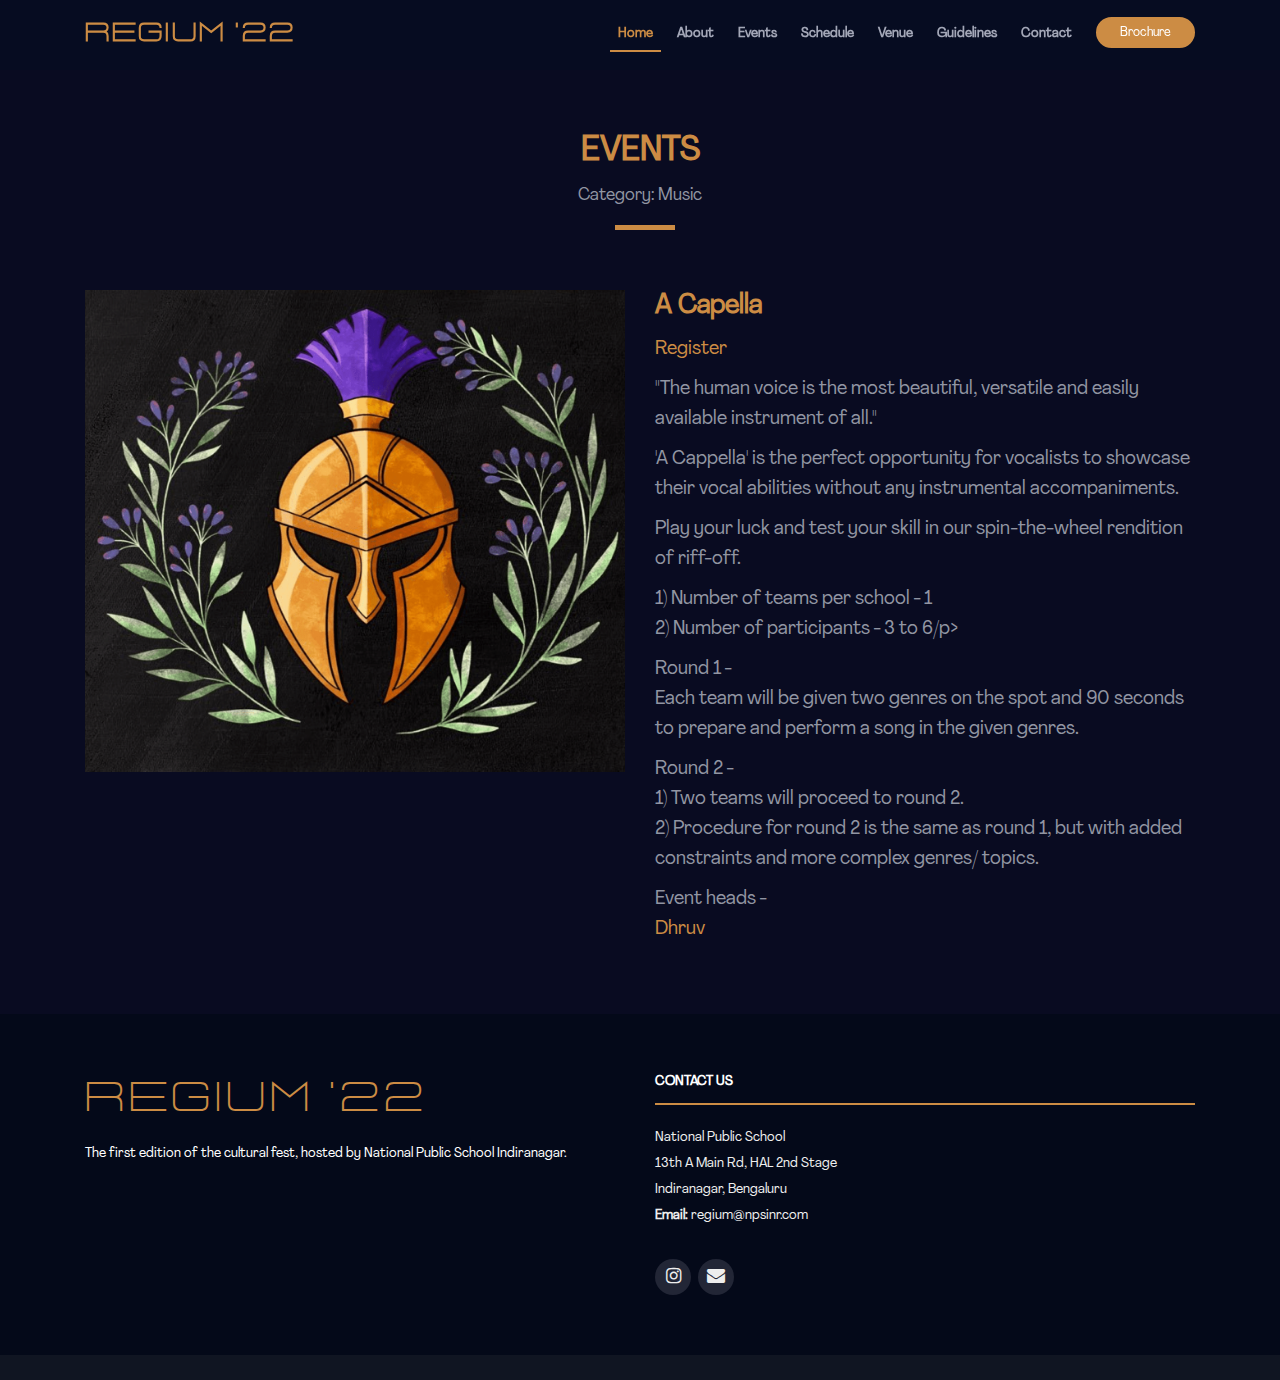
==== commit c7d9e181: "Cleaned up, changed stuff" ====
--- a/events/acapella.html
+++ b/events/acapella.html
@@ -87,7 +87,7 @@
                             1) Two teams will proceed to round 2. <br>
                             2) Procedure for round 2 is the same as round 1, but with added constraints and more complex
                             genres/ topics.</p>
-                        <p>Event heads - <br> <a href="dhrv.pnt@gmail.com">Dhruv</a></p>
+                        <p>Event heads - <br> <a href="mailto:dhrv.pnt@gmail.com">Dhruv</a></p>
                     </div>
                 </div>
 
@@ -107,56 +107,24 @@
         <div class="container">
             <div class="row">
 
-                <div class="col-lg-3 col-md-6 footer-info">
+                <div class="col-lg- col-md-6 footer-info">
                     <h1><a href="#main">Regium <span>'22</span></a></h1>
                     <!-- <img src="img/regium_logo.jpg" alt="Regium '22"> -->
                     <p>The first edition of the cultural fest, hosted by National Public School Indiranagar.</p>
                 </div>
 
-
-                <div class="col-lg-3 col-md-6 footer-links">
-                    <h4>Useful Links</h4>
-                    <ul>
-                        <li><i class="fa fa-angle-right"></i> <a href="#">Home</a></li>
-                        <!--
-                        <li><i class="fa fa-angle-right"></i> <a href="#">About us</a></li>
-                        <li><i class="fa fa-angle-right"></i> <a href="#">Services</a></li>
-                        <li><i class="fa fa-angle-right"></i> <a href="#">Terms of service</a></li>
-                        <li><i class="fa fa-angle-right"></i> <a href="#">Privacy policy</a></li>
-                        -->
-                    </ul>
-                </div>
-
-                <div class="col-lg-3 col-md-6 footer-links">
-                    <h4>Useful Links</h4>
-                    <ul>
-                        <li><i class="fa fa-angle-right"></i> <a href="#">Home</a></li>
-                        <!--
-                        <li><i class="fa fa-angle-right"></i> <a href="#">About us</a></li>
-                        <li><i class="fa fa-angle-right"></i> <a href="#">Services</a></li>
-                        <li><i class="fa fa-angle-right"></i> <a href="#">Terms of service</a></li>
-                        <li><i class="fa fa-angle-right"></i> <a href="#">Privacy policy</a></li>
-                        -->
-                    </ul>
-                </div>
-
-                <div class="col-lg-3 col-md-6 footer-contact">
+                <div class="col-lg-6 col-md-6 footer-contact">
                     <h4>Contact Us</h4>
                     <p>
                         National Public School<br>
-                        12th A Main Rd, HAL 2nd Stage<br>
+                        13th A Main Rd, HAL 2nd Stage<br>
                         Indiranagar, Bengaluru<br>
-                        <!--<strong>Phone:</strong> +1 5589 55488 55<br>-->
                         <strong>Email:</strong> regium@npsinr.com<br>
                     </p>
 
                     <div class="social-links">
-                        <!--<a href="#" class="twitter"><i class="fa fa-twitter"></i></a>-->
-                        <!--<a href="#" class="facebook"><i class="fa fa-facebook"></i></a>-->
                         <a href="https://www.instagram.com/regium_22/" class="instagram"><i class="fa fa-instagram"></i></a>
                         <a href="mailto:regium@npsinr.com" class="mail"><i class="fa fa-envelope"></i></a>
-                        <!--<a href="#" class="google-plus"><i class="fa fa-google-plus"></i></a>-->
-                        <!--<a href="#" class="linkedin"><i class="fa fa-linkedin"></i></a>-->
                     </div>
 
                 </div>
@@ -165,16 +133,6 @@
         </div>
     </div>
 
-    <!--
-    <div class="container">
-        <div class="copyright">
-            &copy; Copyright <strong>TheEvent</strong>. All Rights Reserved
-        </div>
-        <div class="credits">
-            Designed by <a href="https://bootstrapmade.com/">BootstrapMade</a>
-        </div>
-    </div>
-    -->
 </footer><!-- #footer -->
 
 <a href="#" class="back-to-top"><i class="fa fa-angle-up"></i></a>
--- a/css/style.css
+++ b/css/style.css
@@ -4,6 +4,11 @@
 @font-face {
     font-family: 'AgrandirNarrow';
     src: url('../font/AgrandirNarrow.otf');
+}
+
+@font-face {
+    font-family: 'Lastica';
+    src: url('../font/Lastica.ttf')
 }
 
 body {
@@ -161,11 +166,11 @@
 }
 
 #header #logo h1 {
-    font-size: 36px;
+    font-size: 25px;
     margin: 0;
     padding: 6px 0;
     line-height: 1;
-    font-family: "AgrandirNarrow", sans-serif;
+    font-family: "Lastica", sans-serif;
     font-weight: 700;
     letter-spacing: 3px;
     text-transform: uppercase;
@@ -507,14 +512,38 @@
 
 #intro h1 {
     color: #fff;
-    font-family: "AgrandirNarrow", sans-serif;
-    font-size: 56px;
+    font-family: "Lastica", sans-serif;
+    font-size: 108px;
     font-weight: 600;
     text-transform: uppercase;
 }
 
+#intro h2 {
+    color: #fff;
+    font-family: "Lastica", sans-serif;
+    font-size: 45px;
+    font-weight: 600;
+    text-transform: uppercase;
+}
+
+#intro h3{
+    color: #fff;
+    font-family: "AgrandirNarrow", sans-serif;
+    font-weight: 600;
+    text-transform: uppercase;
+}
+
 #intro h1 span {
-    color: #cc8c44;
+    color: #f0aa5b;
+    letter-spacing: 0.125em;
+    text-shadow: 0 0 0.05em #fff, 0 0 0.2em #cc8c44, 0 0 0.3em #cc8c44;
+}
+
+#intro h2 span{
+    color: #8729d9;
+    letter-spacing: 0.123em;
+    text-shadow: 0 0 0.05em #fff, 0 0 0.2em #5b129b, 0 0 0.3em #5b129b;
+
 }
 
 #intro p {
@@ -678,7 +707,7 @@
 }
 
 #about h3 {
-    font-size: 18px;
+    font-size: 36px;
     font-weight: bold;
     text-transform: uppercase;
     margin-bottom: 10px;
@@ -686,7 +715,7 @@
 }
 
 #about p {
-    font-size: 14px;
+    font-size: 20px;
     margin-bottom: 20px;
     color: #fff;
 }
@@ -784,7 +813,7 @@
 
 #speakers-details .details p {
     color: #9195a2;
-    font-size: 17px;
+    font-size: 20px;
     margin-bottom: 10px;
 }
 
@@ -1414,6 +1443,11 @@
     color: #fff;
 }
 
+#footer .footer-top .footer-info h1 {
+    font-family: "Lastica", sans-serif;
+    letter-spacing: 0.125em;
+}
+
 #footer .footer-top .footer-info img {
     height: 40px;
     margin-bottom: 10px;
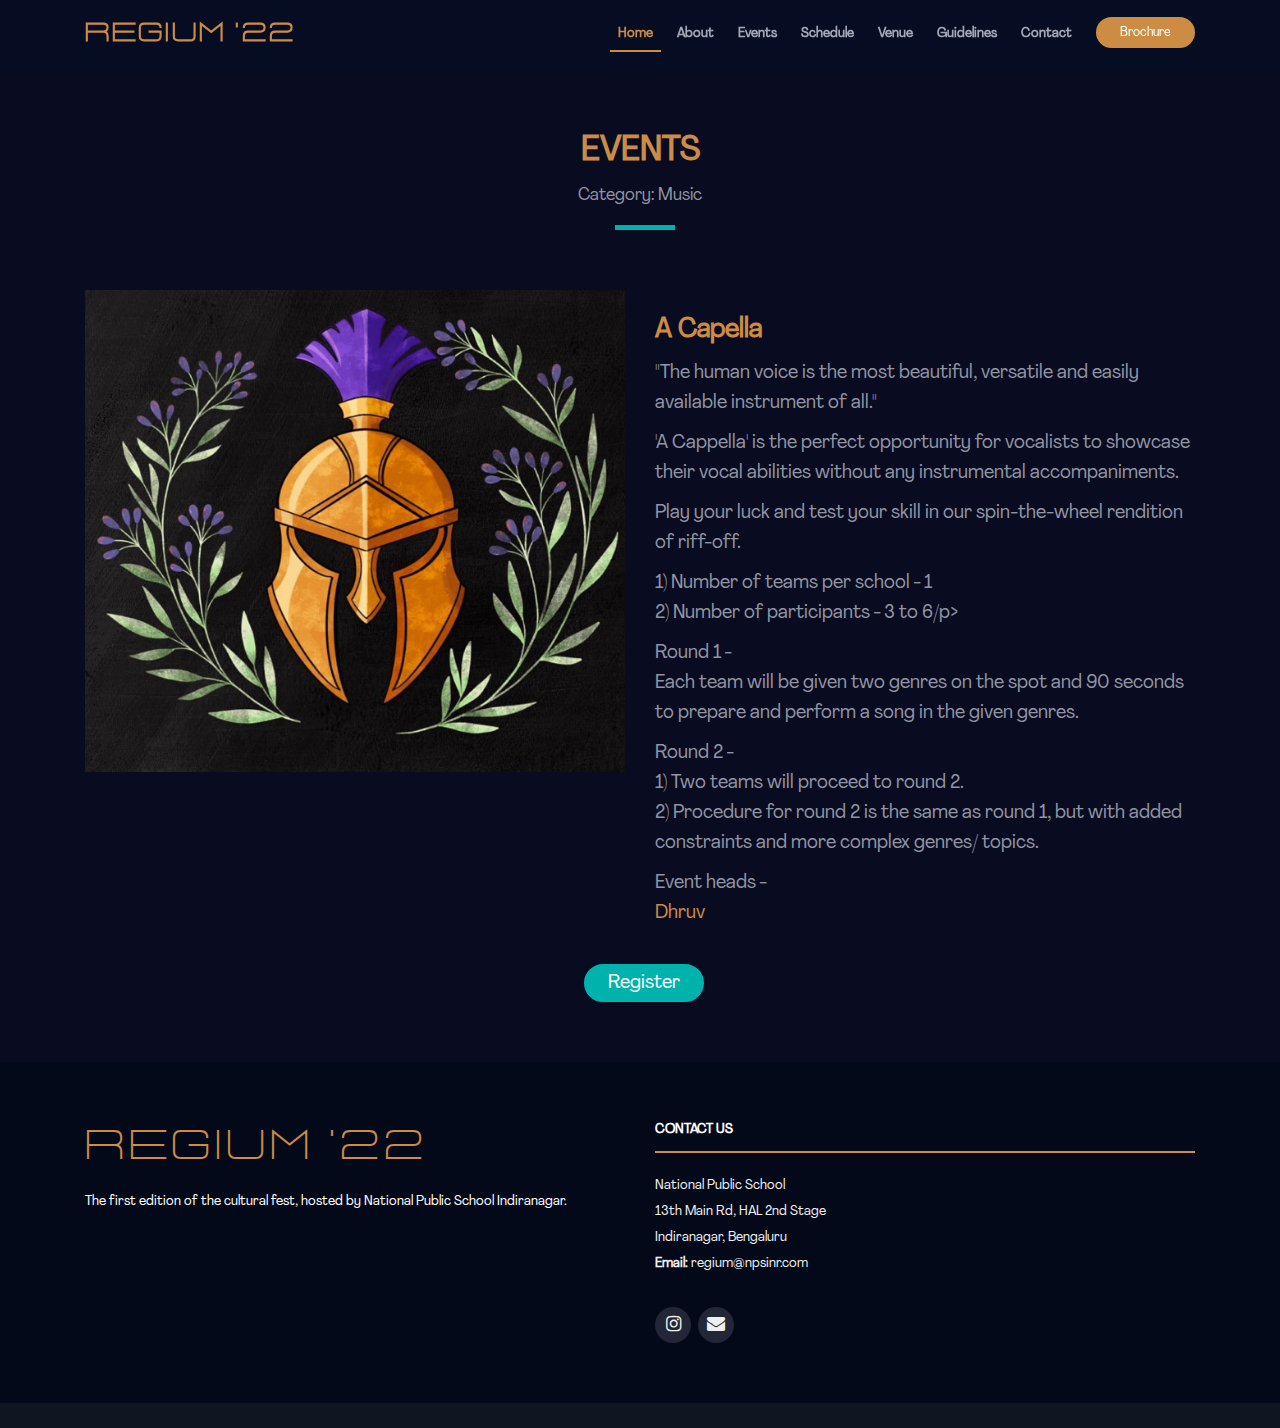
==== commit efd3d73d: "Added event-themed lines and register buttons, schedule" ====
--- a/events/acapella.html
+++ b/events/acapella.html
@@ -58,7 +58,7 @@
 <main id="main" class="main-page">
     <section id="speakers-details" class="wow fadeIn">
         <div class="container">
-            <div class="section-header">
+            <div class="section-header music-line">
                 <h2>Events</h2>
                 <p>Category: Music</p>
             </div>
@@ -70,8 +70,8 @@
 
                 <div class="col-md-6">
                     <div class="details">
+                        <br>
                         <h2>A Capella</h2>
-                        <p><a href="https://forms.gle/KgXogVq4fPtQHr2A8">Register</a></p>
                         <p>"The human voice is the most beautiful, versatile and easily available instrument of all."
                         </p>
                         <p>'A Cappella' is the perfect opportunity for vocalists to showcase their vocal abilities
@@ -88,9 +88,12 @@
                             2) Procedure for round 2 is the same as round 1, but with added constraints and more complex
                             genres/ topics.</p>
                         <p>Event heads - <br> <a href="mailto:dhrv.pnt@gmail.com">Dhruv</a></p>
+                        <br>
                     </div>
                 </div>
-
+            </div>
+            <div style="text-align:center">
+                <a href="https://forms.gle/KgXogVq4fPtQHr2A8" class="music-register-btn" target="_blank">Register</a>
             </div>
         </div>
 
@@ -117,7 +120,7 @@
                     <h4>Contact Us</h4>
                     <p>
                         National Public School<br>
-                        13th A Main Rd, HAL 2nd Stage<br>
+                        13th Main Rd, HAL 2nd Stage<br>
                         Indiranagar, Bengaluru<br>
                         <strong>Email:</strong> regium@npsinr.com<br>
                     </p>
--- a/css/style.css
+++ b/css/style.css
@@ -513,17 +513,21 @@
 #intro h1 {
     color: #fff;
     font-family: "Lastica", sans-serif;
-    font-size: 108px;
+    font-size: 10vw;
     font-weight: 600;
     text-transform: uppercase;
+    letter-spacing: 0.125em;
+    text-shadow: 0 0 0.05em #fff, 0 0 0.2em #cc8c44, 0 0 0.3em #cc8c44;
 }
 
 #intro h2 {
     color: #fff;
     font-family: "Lastica", sans-serif;
-    font-size: 45px;
+    font-size: 5vw;
     font-weight: 600;
     text-transform: uppercase;
+    letter-spacing: 0.125em;
+    text-shadow: 0 0 0.05em #fff, 0 0 0.2em #5b129b, 0 0 0.3em #5b129b;
 }
 
 #intro h3{
@@ -535,15 +539,10 @@
 
 #intro h1 span {
     color: #f0aa5b;
-    letter-spacing: 0.125em;
-    text-shadow: 0 0 0.05em #fff, 0 0 0.2em #cc8c44, 0 0 0.3em #cc8c44;
 }
 
 #intro h2 span{
-    color: #8729d9;
-    letter-spacing: 0.123em;
-    text-shadow: 0 0 0.05em #fff, 0 0 0.2em #5b129b, 0 0 0.3em #5b129b;
-
+    color: #8210e6;
 }
 
 #intro p {
@@ -1690,4 +1689,199 @@
     #subscribe button {
         margin-top: 10px;
     }
+}
+
+/*.register-btn {*/
+/*  border-radius: 28px;*/
+/*  color: #ffffff;*/
+/*  font-size: 20px;*/
+/*  background: #cc8c44;*/
+/*  padding: 10px 20px 10px 20px;*/
+/*  text-decoration: none;*/
+/*}*/
+
+/*.register-btn:hover {*/
+/*  background: #cc8c44;*/
+/*  text-decoration: none;*/
+/*}*/
+
+.register-btn {
+    color: #fff;
+    background: #cc8c44;
+    padding: 7px 22px;
+    border-radius: 50px;
+    border: 2px solid #cc8c44;
+    transition: all ease-in-out 0.3s;
+    font-weight: 500;
+    margin-left: 8px;
+    margin-top: 2px;
+    line-height: 1;
+    font-size: 20px;
+    /*text-align: center;*/
+    display: inline-block;
+}
+
+.register-btn:hover {
+    color: #fff;
+    background: none;
+}
+
+.art-line::before {
+    content: '';
+    position: absolute;
+    display: block;
+    width: 60px;
+    height: 5px;
+    background: #8daaff;
+    bottom: 0;
+    left: calc(50% - 25px);
+}
+
+.art-register-btn {
+    color: #fff;
+    background: #8daaff;
+    padding: 7px 22px;
+    border-radius: 50px;
+    border: 2px solid #8daaff;
+    transition: all ease-in-out 0.3s;
+    font-weight: 500;
+    margin-left: 8px;
+    margin-top: 2px;
+    line-height: 1;
+    font-size: 20px;
+    /*text-align: center;*/
+    display: inline-block;
+}
+
+.art-register-btn:hover {
+    color: #fff;
+    background: none;
+}
+
+.dance-line::before {
+    content: '';
+    position: absolute;
+    display: block;
+    width: 60px;
+    height: 5px;
+    background: #ff5943;
+    bottom: 0;
+    left: calc(50% - 25px);
+}
+
+.dance-register-btn {
+    color: #fff;
+    background: #ff5943;
+    padding: 7px 22px;
+    border-radius: 50px;
+    border: 2px solid #ff5943;
+    transition: all ease-in-out 0.3s;
+    font-weight: 500;
+    margin-left: 8px;
+    margin-top: 2px;
+    line-height: 1;
+    font-size: 20px;
+    /*text-align: center;*/
+    display: inline-block;
+}
+
+.dance-register-btn:hover {
+    color: #fff;
+    background: none;
+}
+
+.drama-line::before {
+    content: '';
+    position: absolute;
+    display: block;
+    width: 60px;
+    height: 5px;
+    background: #ff6193;
+    bottom: 0;
+    left: calc(50% - 25px);
+}
+
+.drama-register-btn {
+    color: #fff;
+    background: #ff6193;
+    padding: 7px 22px;
+    border-radius: 50px;
+    border: 2px solid #ff6193;
+    transition: all ease-in-out 0.3s;
+    font-weight: 500;
+    margin-left: 8px;
+    margin-top: 2px;
+    line-height: 1;
+    font-size: 20px;
+    /*text-align: center;*/
+    display: inline-block;
+}
+
+.drama-register-btn:hover {
+    color: #fff;
+    background: none;
+}
+
+.music-line::before {
+    content: '';
+    position: absolute;
+    display: block;
+    width: 60px;
+    height: 5px;
+    background: #00b2ac;
+    bottom: 0;
+    left: calc(50% - 25px);
+}
+
+.music-register-btn {
+    color: #fff;
+    background: #00b2ac;
+    padding: 7px 22px;
+    border-radius: 50px;
+    border: 2px solid #00b2ac;
+    transition: all ease-in-out 0.3s;
+    font-weight: 500;
+    margin-left: 8px;
+    margin-top: 2px;
+    line-height: 1;
+    font-size: 20px;
+    /*text-align: center;*/
+    display: inline-block;
+}
+
+.music-register-btn:hover {
+    color: #fff;
+    background: none;
+}
+
+.cognitive-line::before {
+    content: '';
+    position: absolute;
+    display: block;
+    width: 60px;
+    height: 5px;
+    background: #a50000;
+    bottom: 0;
+    left: calc(50% - 25px);
+}
+
+.cognitive-register-btn {
+    color: #fff;
+    background: #a50000;
+    padding: 7px 22px;
+    border-radius: 50px;
+    border: 2px solid #a50000;
+    transition: all ease-in-out 0.3s;
+    font-weight: 500;
+    margin-left: 8px;
+    margin-top: 2px;
+    line-height: 1;
+    font-size: 20px;
+    /*text-align: center;*/
+    display: inline-block;
+}
+
+.cognitive-register-btn:hover {
+    color: #fff;
+    background: none;
 }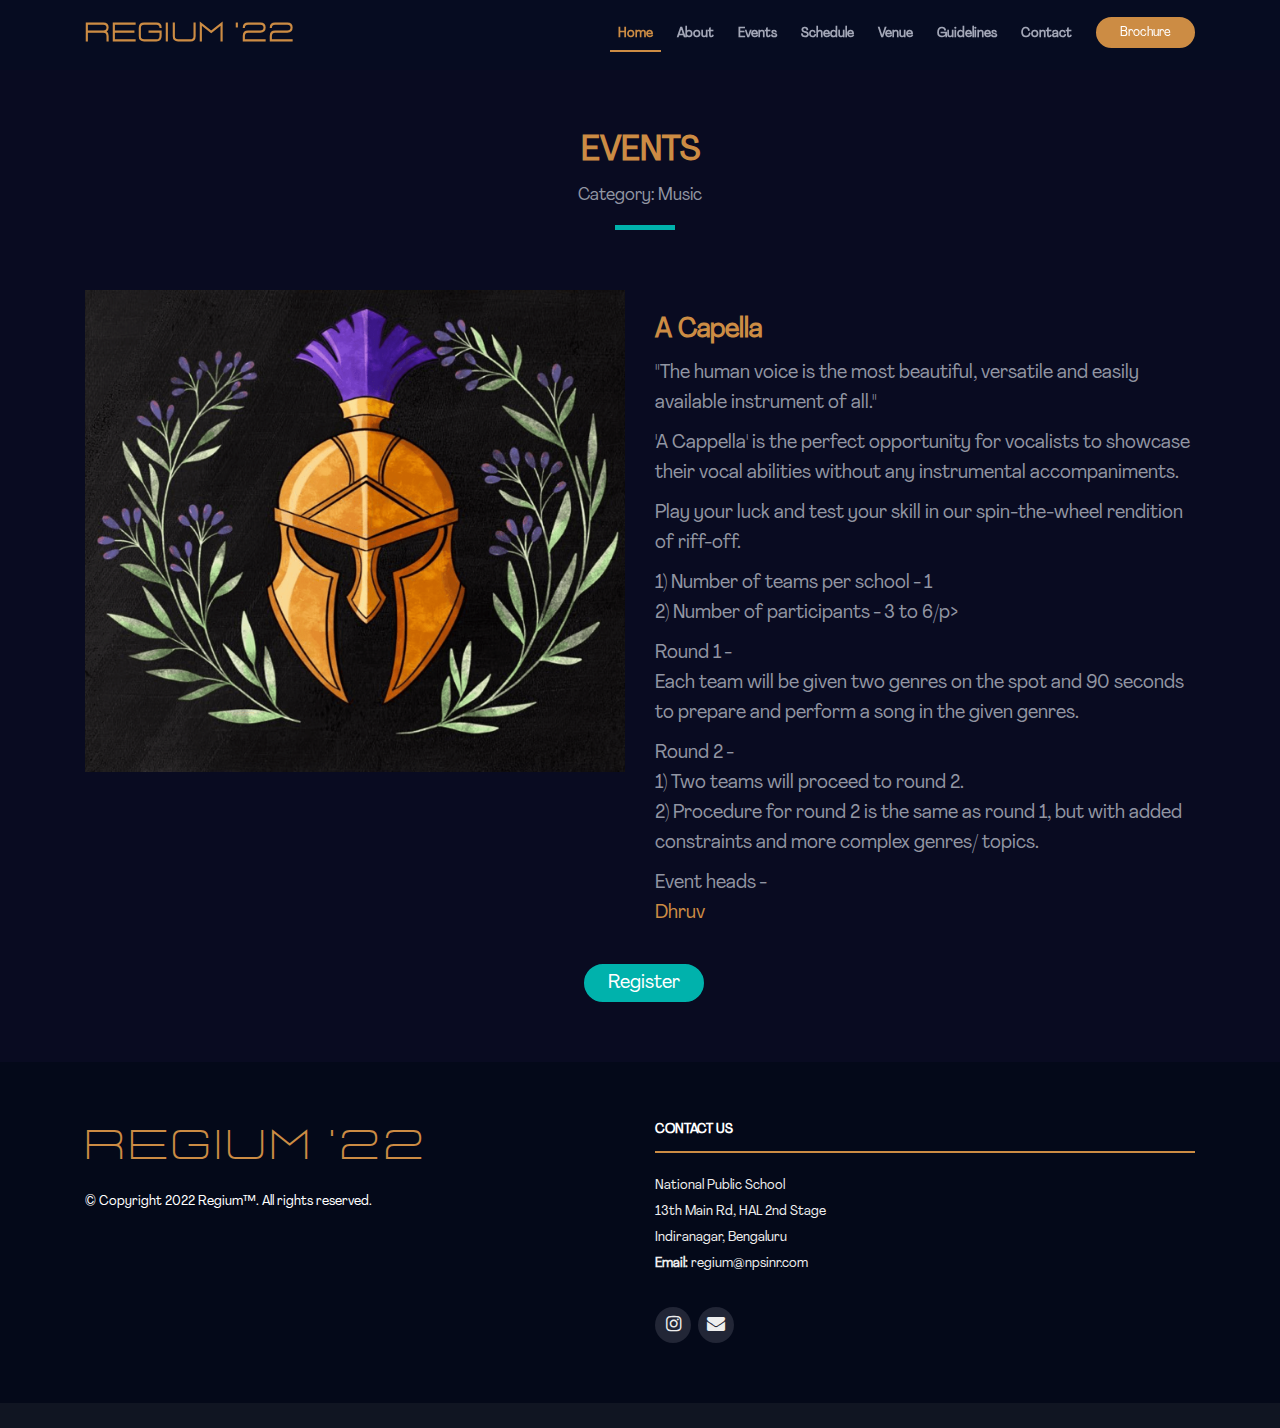
==== commit edf5f05b: "Changed about text, Added copyright" ====
--- a/events/acapella.html
+++ b/events/acapella.html
@@ -113,7 +113,7 @@
                 <div class="col-lg- col-md-6 footer-info">
                     <h1><a href="#main">Regium <span>'22</span></a></h1>
                     <!-- <img src="img/regium_logo.jpg" alt="Regium '22"> -->
-                    <p>The first edition of the cultural fest, hosted by National Public School Indiranagar.</p>
+                    <p>© Copyright 2022 Regium™. All rights reserved.</p>
                 </div>
 
                 <div class="col-lg-6 col-md-6 footer-contact">
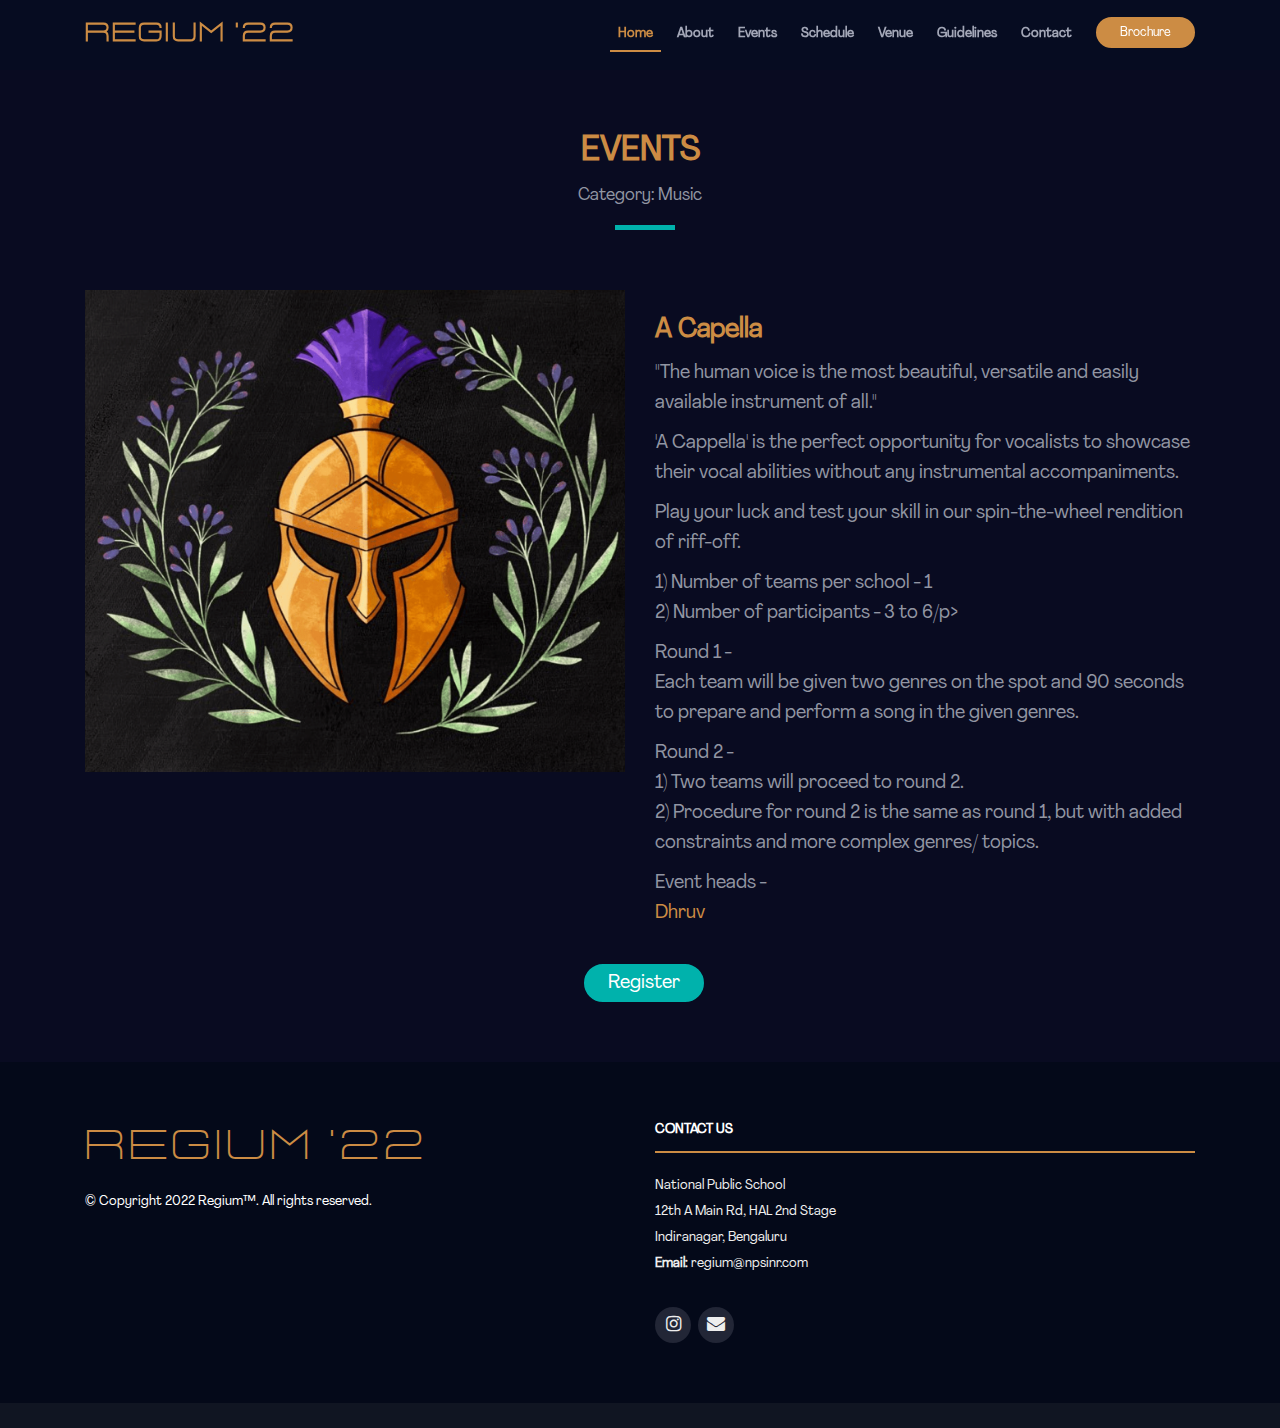
==== commit 38bc3a07: "Changed address back to 12th A Main, Changed to full school name" ====
--- a/events/acapella.html
+++ b/events/acapella.html
@@ -120,7 +120,7 @@
                     <h4>Contact Us</h4>
                     <p>
                         National Public School<br>
-                        13th Main Rd, HAL 2nd Stage<br>
+                        12th A Main Rd, HAL 2nd Stage<br>
                         Indiranagar, Bengaluru<br>
                         <strong>Email:</strong> regium@npsinr.com<br>
                     </p>
--- a/css/style.css
+++ b/css/style.css
@@ -523,7 +523,7 @@
 #intro h2 {
     color: #fff;
     font-family: "Lastica", sans-serif;
-    font-size: 5vw;
+    font-size: 3vw;
     font-weight: 600;
     text-transform: uppercase;
     letter-spacing: 0.125em;
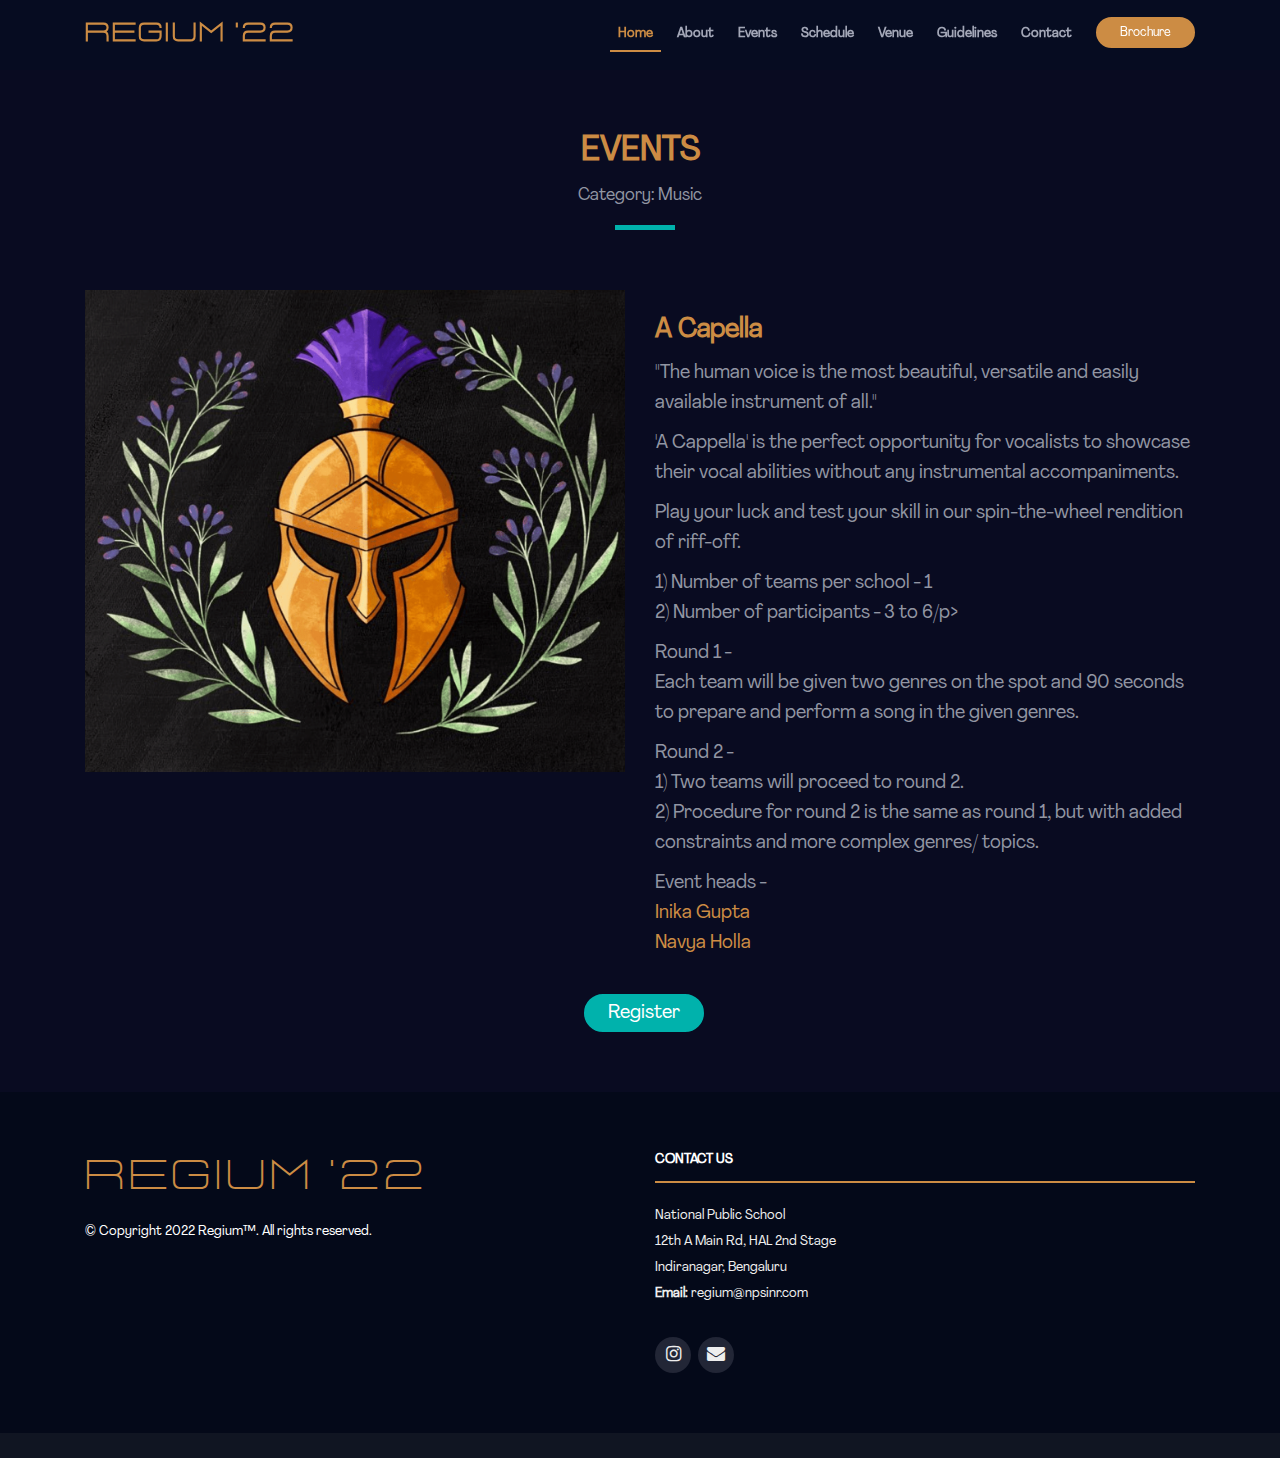
==== commit d7f36a39: "Changed event heads" ====
--- a/events/acapella.html
+++ b/events/acapella.html
@@ -87,7 +87,9 @@
                             1) Two teams will proceed to round 2. <br>
                             2) Procedure for round 2 is the same as round 1, but with added constraints and more complex
                             genres/ topics.</p>
-                        <p>Event heads - <br> <a href="mailto:dhrv.pnt@gmail.com">Dhruv</a></p>
+                        <p>Event heads - <br><a href="mailto:inigup@gmail.com">Inika Gupta</a><br>
+                            <!-- TODO: Add Navya's email -->
+                            <a href="">Navya Holla</a></p>
                         <br>
                     </div>
                 </div>
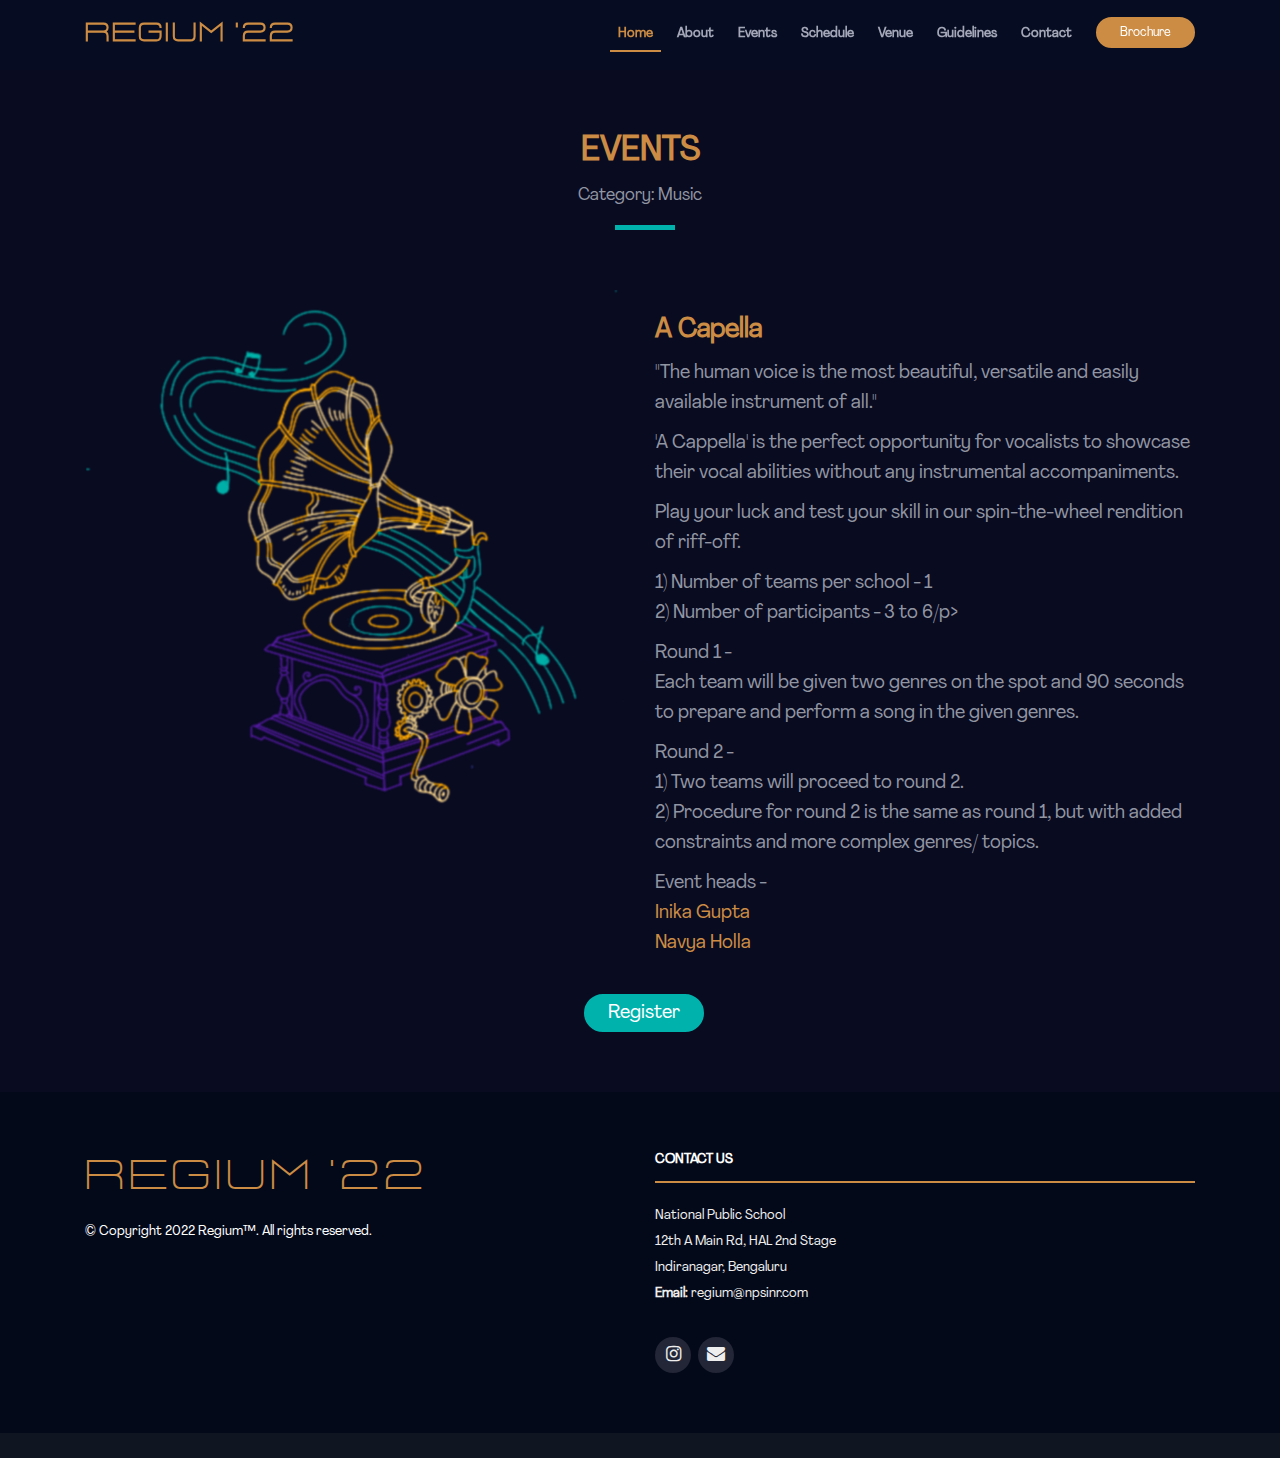
==== commit 1f409a11: "Added individual logo events" ====
--- a/events/acapella.html
+++ b/events/acapella.html
@@ -65,7 +65,7 @@
 
             <div class="row">
                 <div class="col-md-6">
-                    <img src="../img/events/test.png" alt="Speaker 1" class="img-fluid">
+                    <img src="../img/events/acapella.png" alt="Speaker 1" class="img-fluid">
                 </div>
 
                 <div class="col-md-6">
